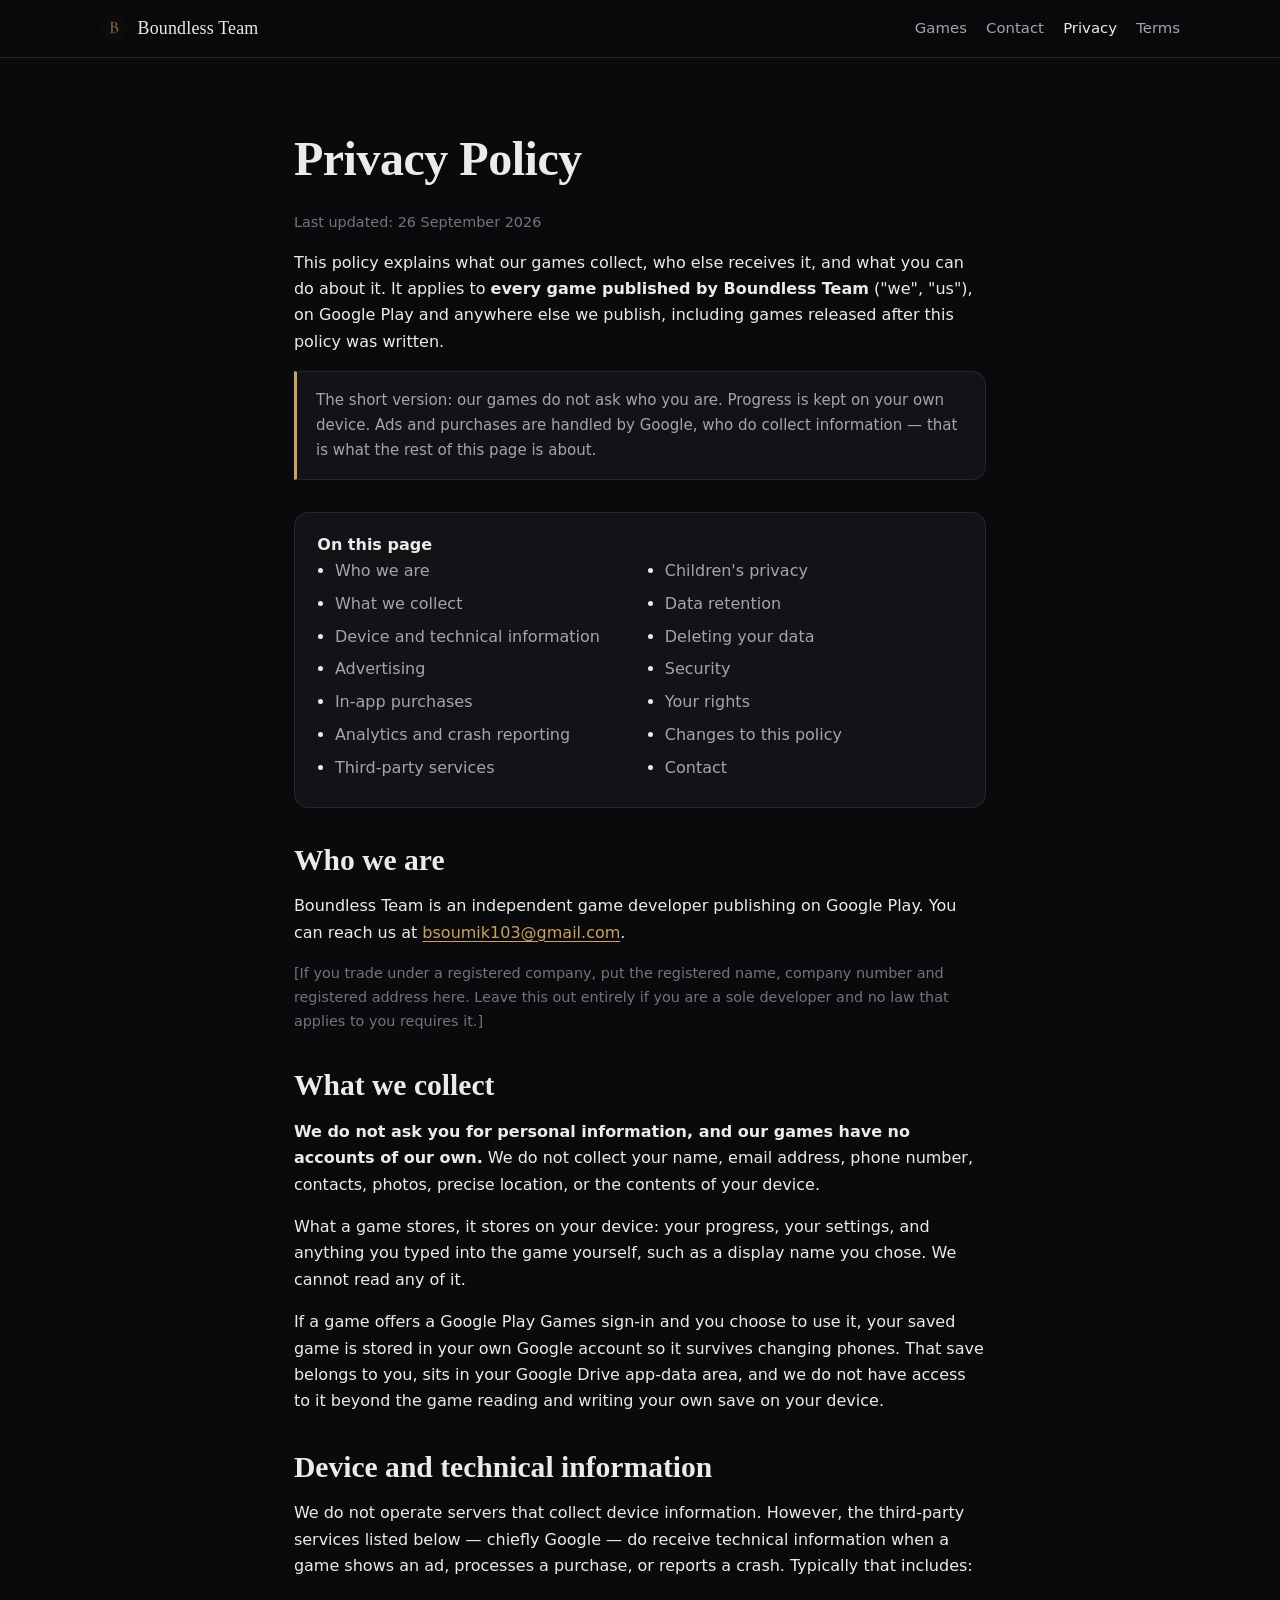
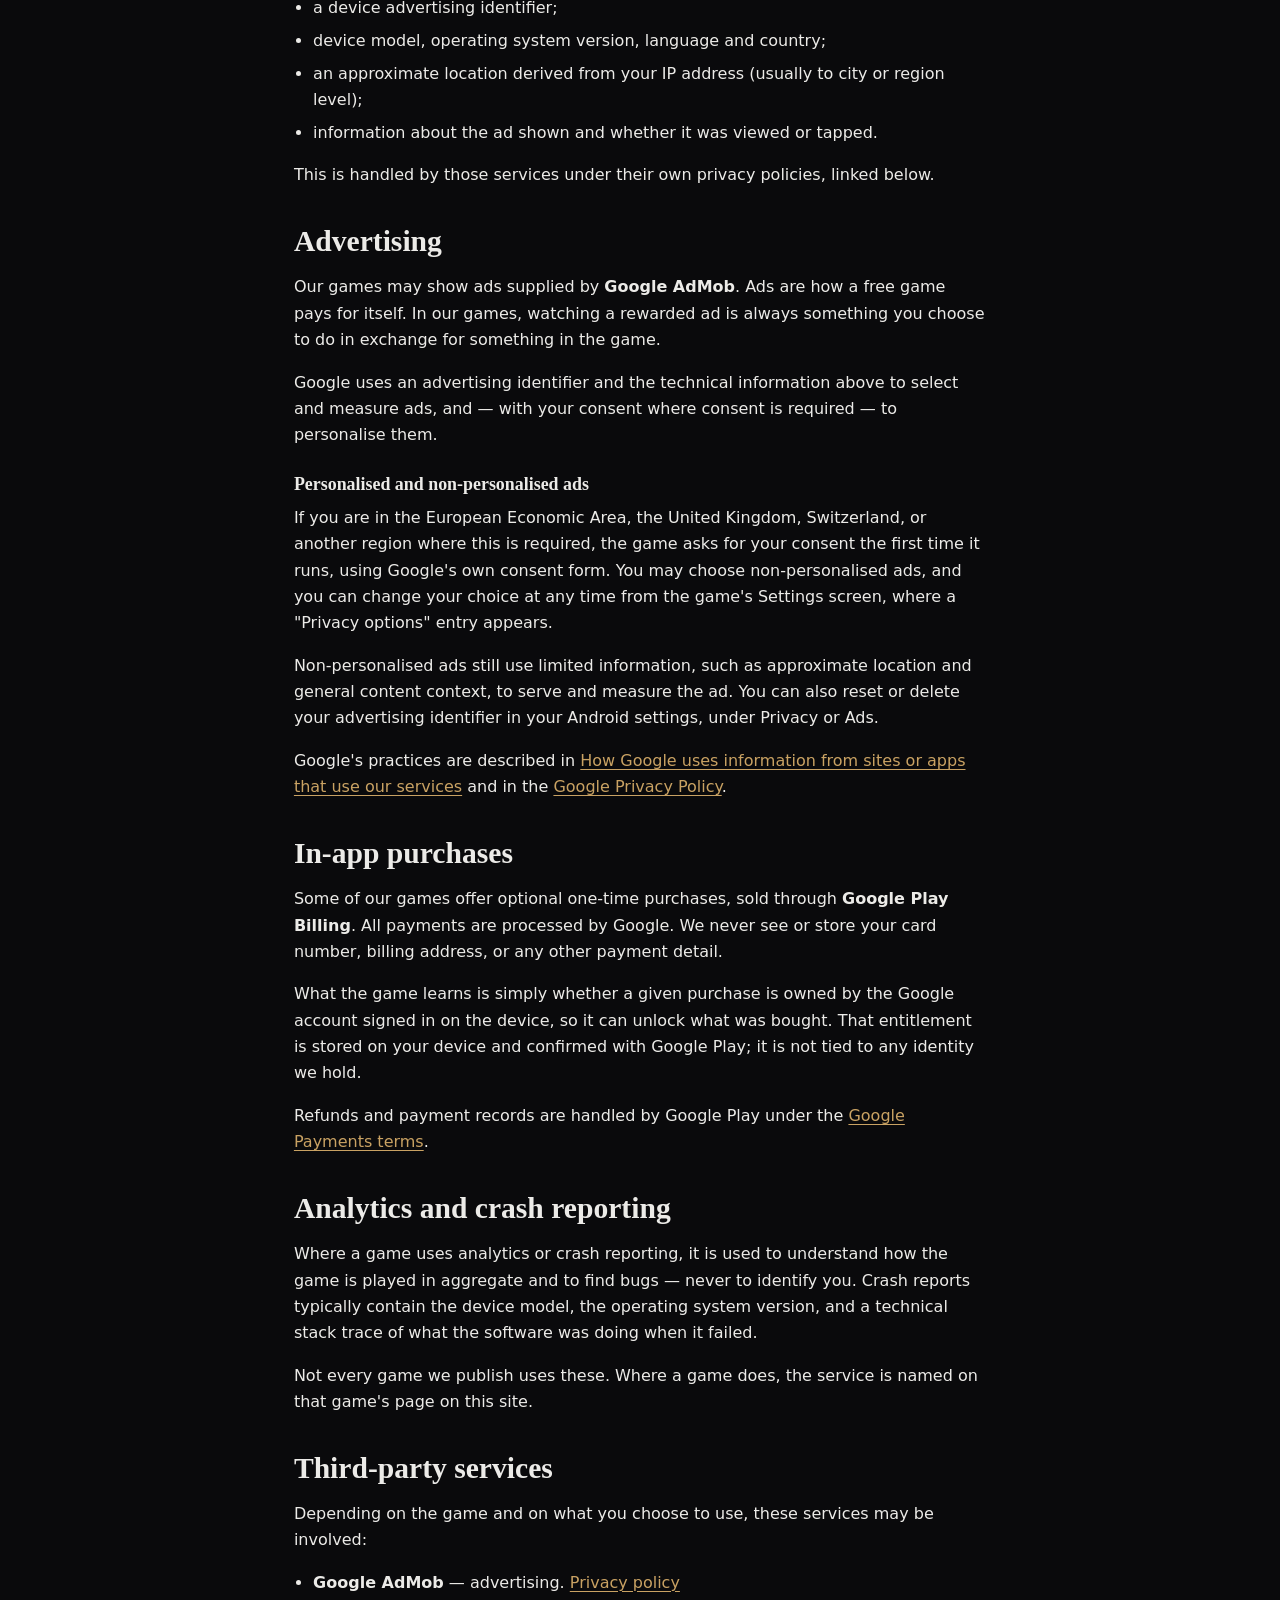
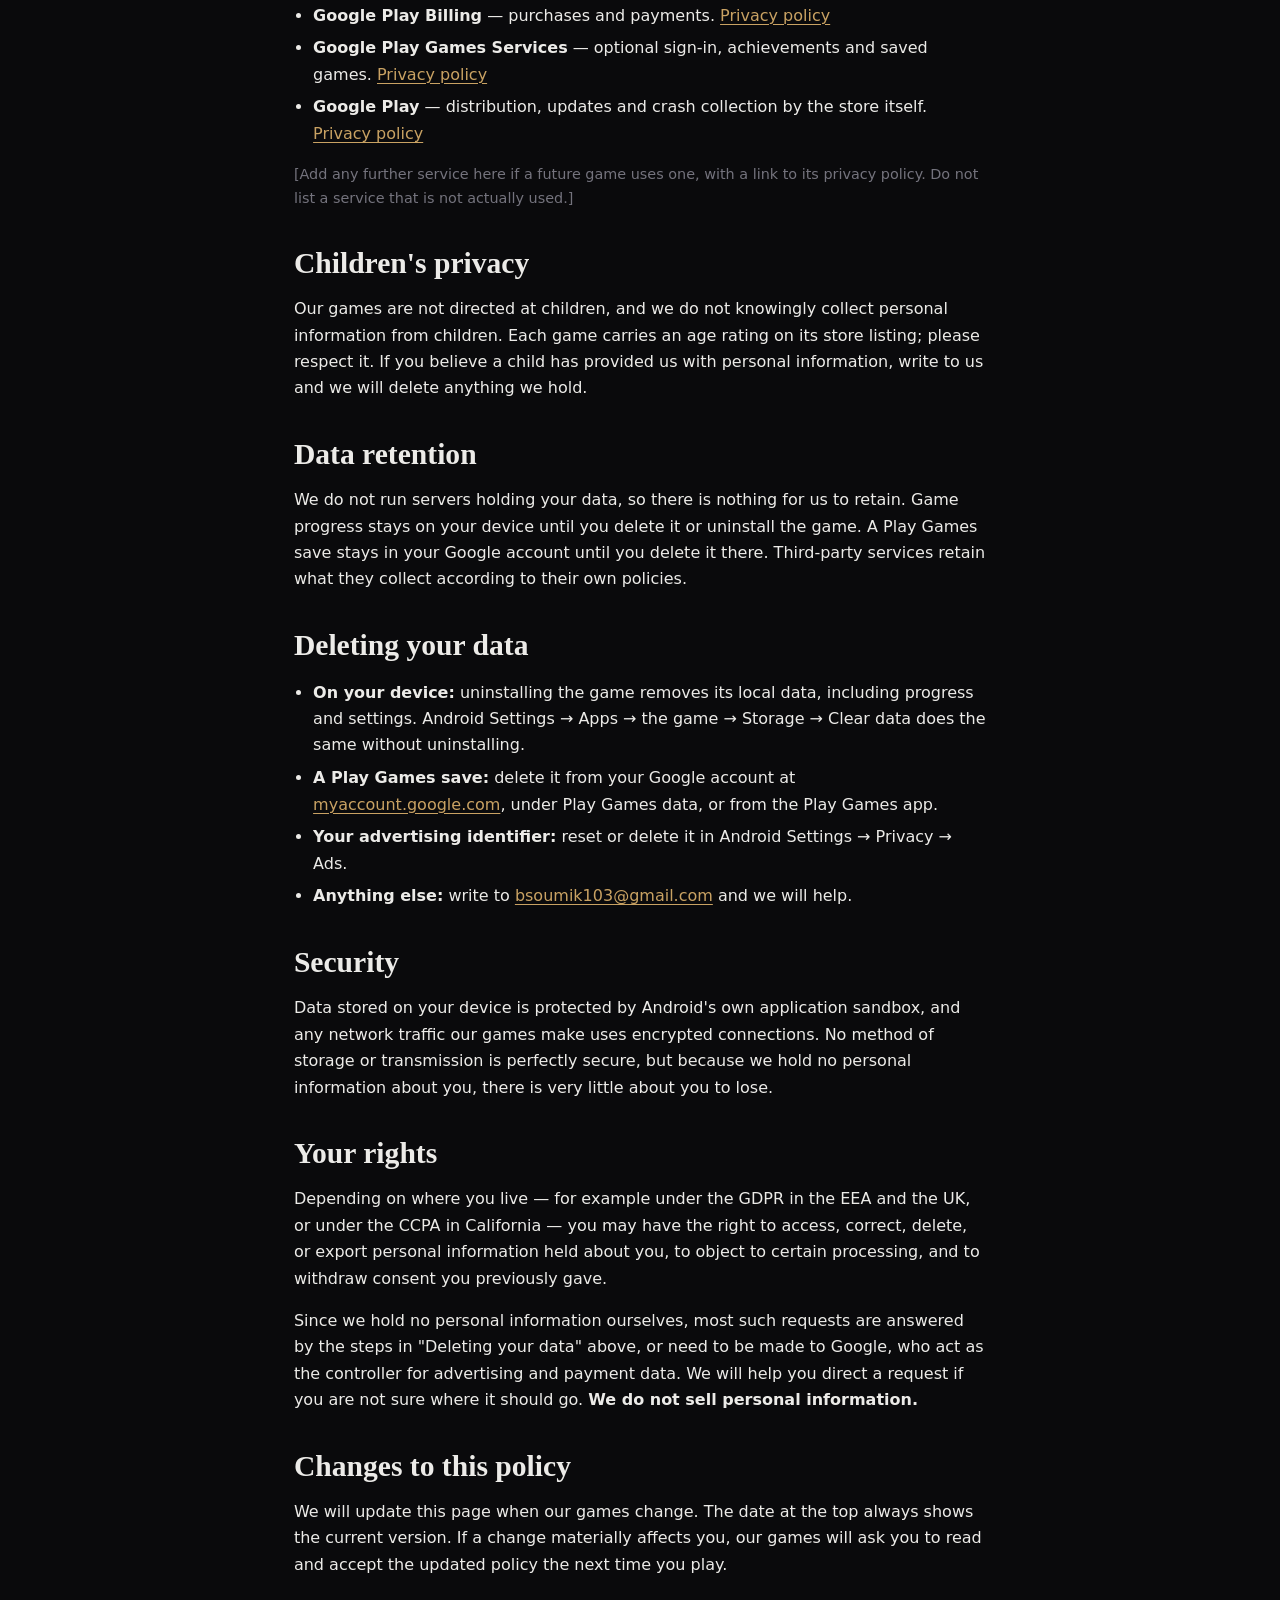
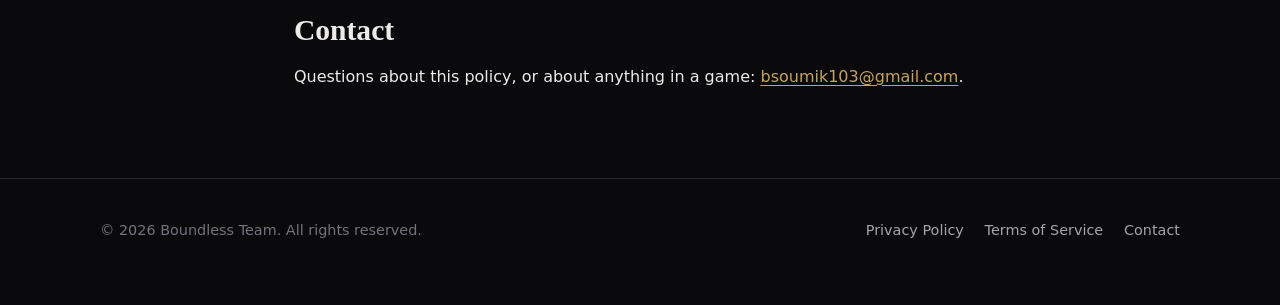
==== privacy-policy/index.html @ 1933ebba "Developer website for games.boundlessfiction.com Static site for the studio and its games: landing p" ====
<!DOCTYPE html>
<html lang="en">
<head>
<meta charset="utf-8">
<meta name="viewport" content="width=device-width, initial-scale=1">
<title>Privacy Policy — Boundless Team</title>
<meta name="description" content="The privacy policy covering all games published by Boundless Team: what is collected, by whom, and how to have it deleted.">
<link rel="canonical" href="https://games.boundlessfiction.com/privacy-policy/">
<meta property="og:type" content="article">
<meta property="og:site_name" content="Boundless Team">
<meta property="og:title" content="Privacy Policy — Boundless Team">
<meta property="og:description" content="The privacy policy covering all games published by Boundless Team.">
<meta property="og:url" content="https://games.boundlessfiction.com/privacy-policy/">
<meta property="og:image" content="https://games.boundlessfiction.com/assets/img/site/og.jpg">
<link rel="icon" href="/favicon.ico" sizes="any">
<link rel="apple-touch-icon" href="/assets/img/site/apple-touch-icon.png">
<link rel="stylesheet" href="/assets/css/site.css">
</head>
<body>
<a class="skip" href="#main">Skip to content</a>

<header class="site-head">
  <div class="wrap">
    <a class="brand" href="/">
      <img src="/assets/img/site/icon-512.png" alt="" width="28" height="28">
      Boundless Team
    </a>
    <nav class="site-nav" aria-label="Main">
      <a href="/#games">Games</a>
      <a href="/#contact">Contact</a>
      <a href="/privacy-policy/" aria-current="page">Privacy</a>
      <a href="/terms/">Terms</a>
    </nav>
  </div>
</header>

<main id="main" class="section">
  <div class="wrap doc">

    <h1>Privacy Policy</h1>
    <p class="updated">Last updated: 26 September 2026</p>

    <p>
      This policy explains what our games collect, who else receives it, and what you can do
      about it. It applies to <strong>every game published by Boundless Team</strong>
      ("we", "us"), on Google Play and anywhere else we publish, including games released
      after this policy was written.
    </p>

    <div class="note">
      <p style="margin:0">
        The short version: our games do not ask who you are. Progress is kept on your own
        device. Ads and purchases are handled by Google, who do collect information — that is
        what the rest of this page is about.
      </p>
    </div>

    <div class="toc" style="margin:2rem 0">
      <strong>On this page</strong>
      <ul>
        <li><a href="#who">Who we are</a></li>
        <li><a href="#collect">What we collect</a></li>
        <li><a href="#device">Device and technical information</a></li>
        <li><a href="#ads">Advertising</a></li>
        <li><a href="#purchases">In-app purchases</a></li>
        <li><a href="#analytics">Analytics and crash reporting</a></li>
        <li><a href="#third-party">Third-party services</a></li>
        <li><a href="#children">Children's privacy</a></li>
        <li><a href="#retention">Data retention</a></li>
        <li><a href="#deletion">Deleting your data</a></li>
        <li><a href="#security">Security</a></li>
        <li><a href="#rights">Your rights</a></li>
        <li><a href="#changes">Changes to this policy</a></li>
        <li><a href="#contact">Contact</a></li>
      </ul>
    </div>

    <h2 id="who">Who we are</h2>
    <p>
      Boundless Team is an independent game developer publishing on Google Play. You can
      reach us at <a href="mailto:bsoumik103@gmail.com">bsoumik103@gmail.com</a>.
    </p>
    <p class="muted">
      [If you trade under a registered company, put the registered name, company number and
      registered address here. Leave this out entirely if you are a sole developer and no law
      that applies to you requires it.]
    </p>

    <h2 id="collect">What we collect</h2>
    <p>
      <strong>We do not ask you for personal information, and our games have no accounts of
      our own.</strong> We do not collect your name, email address, phone number, contacts,
      photos, precise location, or the contents of your device.
    </p>
    <p>
      What a game stores, it stores on your device: your progress, your settings, and anything
      you typed into the game yourself, such as a display name you chose. We cannot read any
      of it.
    </p>
    <p>
      If a game offers a Google Play Games sign-in and you choose to use it, your saved game is
      stored in your own Google account so it survives changing phones. That save belongs to
      you, sits in your Google Drive app-data area, and we do not have access to it beyond the
      game reading and writing your own save on your device.
    </p>

    <h2 id="device">Device and technical information</h2>
    <p>
      We do not operate servers that collect device information. However, the third-party
      services listed below — chiefly Google — do receive technical information when a game
      shows an ad, processes a purchase, or reports a crash. Typically that includes:
    </p>
    <ul>
      <li>a device advertising identifier;</li>
      <li>device model, operating system version, language and country;</li>
      <li>an approximate location derived from your IP address (usually to city or region level);</li>
      <li>information about the ad shown and whether it was viewed or tapped.</li>
    </ul>
    <p>
      This is handled by those services under their own privacy policies, linked below.
    </p>

    <h2 id="ads">Advertising</h2>
    <p>
      Our games may show ads supplied by <strong>Google AdMob</strong>. Ads are how a free game
      pays for itself. In our games, watching a rewarded ad is always something you choose to
      do in exchange for something in the game.
    </p>
    <p>
      Google uses an advertising identifier and the technical information above to select and
      measure ads, and — with your consent where consent is required — to personalise them.
    </p>

    <h3>Personalised and non-personalised ads</h3>
    <p>
      If you are in the European Economic Area, the United Kingdom, Switzerland, or another
      region where this is required, the game asks for your consent the first time it runs,
      using Google's own consent form. You may choose non-personalised ads, and you can change
      your choice at any time from the game's Settings screen, where a "Privacy options" entry
      appears.
    </p>
    <p>
      Non-personalised ads still use limited information, such as approximate location and
      general content context, to serve and measure the ad. You can also reset or delete your
      advertising identifier in your Android settings, under Privacy or Ads.
    </p>
    <p>
      Google's practices are described in
      <a href="https://policies.google.com/technologies/partner-sites" rel="noopener">How Google
      uses information from sites or apps that use our services</a> and in the
      <a href="https://policies.google.com/privacy" rel="noopener">Google Privacy Policy</a>.
    </p>

    <h2 id="purchases">In-app purchases</h2>
    <p>
      Some of our games offer optional one-time purchases, sold through
      <strong>Google Play Billing</strong>. All payments are processed by Google. We never see
      or store your card number, billing address, or any other payment detail.
    </p>
    <p>
      What the game learns is simply whether a given purchase is owned by the Google account
      signed in on the device, so it can unlock what was bought. That entitlement is stored on
      your device and confirmed with Google Play; it is not tied to any identity we hold.
    </p>
    <p>
      Refunds and payment records are handled by Google Play under the
      <a href="https://payments.google.com/termsofservice" rel="noopener">Google Payments terms</a>.
    </p>

    <h2 id="analytics">Analytics and crash reporting</h2>
    <p>
      Where a game uses analytics or crash reporting, it is used to understand how the game is
      played in aggregate and to find bugs — never to identify you. Crash reports typically
      contain the device model, the operating system version, and a technical stack trace of
      what the software was doing when it failed.
    </p>
    <p>
      Not every game we publish uses these. Where a game does, the service is named on that
      game's page on this site.
    </p>

    <h2 id="third-party">Third-party services</h2>
    <p>Depending on the game and on what you choose to use, these services may be involved:</p>
    <ul>
      <li>
        <strong>Google AdMob</strong> — advertising.
        <a href="https://policies.google.com/privacy" rel="noopener">Privacy policy</a>
      </li>
      <li>
        <strong>Google Play Billing</strong> — purchases and payments.
        <a href="https://policies.google.com/privacy" rel="noopener">Privacy policy</a>
      </li>
      <li>
        <strong>Google Play Games Services</strong> — optional sign-in, achievements and saved
        games. <a href="https://policies.google.com/privacy" rel="noopener">Privacy policy</a>
      </li>
      <li>
        <strong>Google Play</strong> — distribution, updates and crash collection by the store
        itself. <a href="https://policies.google.com/privacy" rel="noopener">Privacy policy</a>
      </li>
    </ul>
    <p class="muted">
      [Add any further service here if a future game uses one, with a link to its privacy
      policy. Do not list a service that is not actually used.]
    </p>

    <h2 id="children">Children's privacy</h2>
    <p>
      Our games are not directed at children, and we do not knowingly collect personal
      information from children. Each game carries an age rating on its store listing; please
      respect it. If you believe a child has provided us with personal information, write to us
      and we will delete anything we hold.
    </p>

    <h2 id="retention">Data retention</h2>
    <p>
      We do not run servers holding your data, so there is nothing for us to retain. Game
      progress stays on your device until you delete it or uninstall the game. A Play Games
      save stays in your Google account until you delete it there. Third-party services retain
      what they collect according to their own policies.
    </p>

    <h2 id="deletion">Deleting your data</h2>
    <ul>
      <li>
        <strong>On your device:</strong> uninstalling the game removes its local data,
        including progress and settings. Android Settings &rarr; Apps &rarr; the game &rarr;
        Storage &rarr; Clear data does the same without uninstalling.
      </li>
      <li>
        <strong>A Play Games save:</strong> delete it from your Google account at
        <a href="https://myaccount.google.com/" rel="noopener">myaccount.google.com</a>, under
        Play Games data, or from the Play Games app.
      </li>
      <li>
        <strong>Your advertising identifier:</strong> reset or delete it in Android Settings
        &rarr; Privacy &rarr; Ads.
      </li>
      <li>
        <strong>Anything else:</strong> write to
        <a href="mailto:bsoumik103@gmail.com">bsoumik103@gmail.com</a> and we will help.
      </li>
    </ul>

    <h2 id="security">Security</h2>
    <p>
      Data stored on your device is protected by Android's own application sandbox, and any
      network traffic our games make uses encrypted connections. No method of storage or
      transmission is perfectly secure, but because we hold no personal information about you,
      there is very little about you to lose.
    </p>

    <h2 id="rights">Your rights</h2>
    <p>
      Depending on where you live — for example under the GDPR in the EEA and the UK, or under
      the CCPA in California — you may have the right to access, correct, delete, or export
      personal information held about you, to object to certain processing, and to withdraw
      consent you previously gave.
    </p>
    <p>
      Since we hold no personal information ourselves, most such requests are answered by the
      steps in "Deleting your data" above, or need to be made to Google, who act as the
      controller for advertising and payment data. We will help you direct a request if you are
      not sure where it should go. <strong>We do not sell personal information.</strong>
    </p>

    <h2 id="changes">Changes to this policy</h2>
    <p>
      We will update this page when our games change. The date at the top always shows the
      current version. If a change materially affects you, our games will ask you to read and
      accept the updated policy the next time you play.
    </p>

    <h2 id="contact">Contact</h2>
    <p>
      Questions about this policy, or about anything in a game:
      <a href="mailto:bsoumik103@gmail.com">bsoumik103@gmail.com</a>.
    </p>

  </div>
</main>

<footer class="site-foot">
  <div class="wrap">
    <p>&copy; <span id="year">2026</span> Boundless Team. All rights reserved.</p>
    <nav aria-label="Legal">
      <a href="/privacy-policy/">Privacy Policy</a>
      <a href="/terms/">Terms of Service</a>
      <a href="mailto:bsoumik103@gmail.com">Contact</a>
    </nav>
  </div>
</footer>

<script>document.getElementById('year').textContent = new Date().getFullYear();</script>
</body>
</html>
---- assets/css/site.css ----
/* Boundless Team — one stylesheet for the whole site.
   Every page links this file and nothing else. No frameworks, no webfonts: the fastest
   stylesheet is the one the browser already has cached from the last page. */

:root {
  --bg: #0a0a0c;
  --surface: #131317;
  --surface-2: #191920;
  --stroke: #26262e;
  --text: #ecebe8;
  --text-dim: #a5a4ad;
  --text-mute: #74737d;
  --gold: #c9a263;
  --gold-soft: rgba(201, 162, 99, 0.14);
  --radius: 14px;
  --measure: 68ch;
  --page: 1080px;
  --sans: system-ui, -apple-system, "Segoe UI", Roboto, "Helvetica Neue", Arial, sans-serif;
  --serif: "Iowan Old Style", "Palatino Linotype", Palatino, Georgia, "Times New Roman", serif;
}

*, *::before, *::after { box-sizing: border-box; }

html { -webkit-text-size-adjust: 100%; }

body {
  margin: 0;
  background: var(--bg);
  color: var(--text);
  font-family: var(--sans);
  font-size: 16px;
  line-height: 1.65;
  -webkit-font-smoothing: antialiased;
}

/* ---- Base elements ---------------------------------------------------- */

h1, h2, h3 { font-family: var(--serif); font-weight: 600; line-height: 1.2; margin: 0 0 0.5em; }
h1 { font-size: clamp(2rem, 5.2vw, 3rem); letter-spacing: -0.01em; }
h2 { font-size: clamp(1.4rem, 3.4vw, 1.85rem); }
h3 { font-size: 1.12rem; }
p { margin: 0 0 1em; }
ul { padding-left: 1.2em; }
li { margin-bottom: 0.4em; }

a { color: var(--gold); text-decoration-thickness: 1px; text-underline-offset: 3px; }
a:hover { color: #e0bd85; }

:focus-visible { outline: 2px solid var(--gold); outline-offset: 3px; border-radius: 4px; }

img { max-width: 100%; height: auto; display: block; }

code {
  font-family: ui-monospace, SFMono-Regular, Menlo, Consolas, monospace;
  font-size: 0.9em;
  background: var(--surface-2);
  border: 1px solid var(--stroke);
  border-radius: 5px;
  padding: 0.1em 0.4em;
  overflow-wrap: anywhere;
}

/* ---- Layout ------------------------------------------------------------ */

.wrap { width: min(100% - 2.5rem, var(--page)); margin-inline: auto; }

/* Keeps lines short without narrowing the container: a section written as
   <div class="wrap prose"> stays aligned with every other section, and it is the text
   inside it that is held to a readable measure. */
.prose > * { max-width: var(--measure); }
.section { padding: clamp(2.5rem, 7vw, 4.5rem) 0; }
.section + .section { border-top: 1px solid var(--stroke); }

.skip {
  position: absolute;
  left: -9999px;
  background: var(--surface);
  color: var(--text);
  padding: 0.7em 1.1em;
  border-radius: 0 0 var(--radius) 0;
  z-index: 10;
}
.skip:focus { left: 0; top: 0; }

/* ---- Header / footer --------------------------------------------------- */

.site-head {
  border-bottom: 1px solid var(--stroke);
  background: rgba(10, 10, 12, 0.92);
  position: sticky;
  top: 0;
  z-index: 5;
  backdrop-filter: blur(8px);
}
.site-head .wrap {
  display: flex;
  flex-wrap: wrap;
  gap: 0.6rem 1.4rem;
  align-items: center;
  padding-block: 0.85rem;
}
.brand {
  display: inline-flex;
  align-items: center;
  gap: 0.6rem;
  font-family: var(--serif);
  font-size: 1.12rem;
  color: var(--text);
  text-decoration: none;
  letter-spacing: 0.01em;
}
.brand img { width: 28px; height: 28px; border-radius: 50%; }
.site-nav { margin-left: auto; display: flex; gap: 1.2rem; flex-wrap: wrap; }
.site-nav a { color: var(--text-dim); text-decoration: none; font-size: 0.93rem; }
.site-nav a:hover, .site-nav a[aria-current="page"] { color: var(--text); }

.site-foot {
  border-top: 1px solid var(--stroke);
  padding: 2.5rem 0 3rem;
  color: var(--text-mute);
  font-size: 0.9rem;
}
.site-foot .wrap { display: flex; flex-wrap: wrap; gap: 1rem 2rem; align-items: baseline; }
.site-foot nav { display: flex; gap: 1.3rem; flex-wrap: wrap; margin-left: auto; }
.site-foot a { color: var(--text-dim); text-decoration: none; }
.site-foot a:hover { color: var(--text); }

/* ---- Hero -------------------------------------------------------------- */

.hero { padding: clamp(3rem, 9vw, 6rem) 0 clamp(2rem, 6vw, 3.5rem); }
.hero p.lede {
  font-size: clamp(1.05rem, 2.4vw, 1.22rem);
  color: var(--text-dim);
  max-width: 54ch;
}
.eyebrow {
  font-size: 0.76rem;
  letter-spacing: 0.18em;
  text-transform: uppercase;
  color: var(--gold);
  margin-bottom: 1rem;
}

/* ---- Game cards -------------------------------------------------------- */

.cards {
  display: grid;
  grid-template-columns: repeat(auto-fill, minmax(280px, 1fr));
  gap: 1.1rem;
  list-style: none;
  padding: 0;
  margin: 0;
}
.card {
  background: var(--surface);
  border: 1px solid var(--stroke);
  border-radius: var(--radius);
  padding: 1.3rem;
  display: flex;
  gap: 1.1rem;
  align-items: flex-start;
  transition: border-color 0.18s ease, background 0.18s ease;
}
.card:hover { border-color: #3a3a46; background: var(--surface-2); }
.card img { width: 68px; height: 68px; border-radius: 16px; flex: none; }
.card h3 { margin-bottom: 0.25rem; }
.card h3 a { color: var(--text); text-decoration: none; }
.card h3 a::after { content: ""; position: absolute; inset: 0; }
.card p { color: var(--text-dim); font-size: 0.93rem; margin-bottom: 0.7rem; }
.card { position: relative; }
.card .meta { font-size: 0.8rem; color: var(--text-mute); letter-spacing: 0.04em; }

/* A card that is a placeholder for work not yet published. */
.card.soon { border-style: dashed; }
.card.soon img { filter: grayscale(1); opacity: 0.45; }

/* ---- Buttons ----------------------------------------------------------- */

.btn {
  display: inline-flex;
  align-items: center;
  gap: 0.55rem;
  padding: 0.72rem 1.25rem;
  border-radius: 999px;
  border: 1px solid var(--stroke);
  background: var(--surface);
  color: var(--text);
  font-size: 0.95rem;
  font-weight: 500;
  text-decoration: none;
  position: relative;
  z-index: 1;
}
.btn:hover { background: var(--surface-2); color: var(--text); border-color: #3a3a46; }
.btn-primary { background: var(--gold-soft); border-color: rgba(201, 162, 99, 0.5); color: #e7c893; }
.btn-primary:hover { background: rgba(201, 162, 99, 0.2); color: #f0d6a8; }
.btn[aria-disabled="true"] { opacity: 0.5; pointer-events: none; }
.btn-row { display: flex; flex-wrap: wrap; gap: 0.7rem; margin: 1.5rem 0 0; }

/* ---- Game page --------------------------------------------------------- */

.game-head { display: flex; flex-wrap: wrap; gap: 1.6rem; align-items: flex-start; }
.game-head img.icon { width: 112px; height: 112px; border-radius: 26px; flex: none; }
.game-head .intro { flex: 1 1 320px; }

.shots {
  display: grid;
  grid-auto-flow: column;
  grid-auto-columns: minmax(190px, 220px);
  gap: 1rem;
  overflow-x: auto;
  padding-bottom: 0.8rem;
  scroll-snap-type: x mandatory;
  scrollbar-width: thin;
}
.shots img {
  border-radius: 12px;
  border: 1px solid var(--stroke);
  scroll-snap-align: start;
  background: var(--surface);
}

.features { display: grid; grid-template-columns: repeat(auto-fit, minmax(240px, 1fr)); gap: 1.1rem; list-style: none; padding: 0; }
.features li {
  background: var(--surface);
  border: 1px solid var(--stroke);
  border-radius: var(--radius);
  padding: 1.1rem 1.2rem;
  margin: 0;
}
.features strong { display: block; margin-bottom: 0.25rem; }
.features span { color: var(--text-dim); font-size: 0.93rem; }

/* ---- Legal documents --------------------------------------------------- */

.doc { max-width: var(--measure); }
.doc h2 { margin-top: 2.2rem; scroll-margin-top: 5rem; }
.doc h3 { margin-top: 1.6rem; }
.doc .updated { color: var(--text-mute); font-size: 0.9rem; }
.doc .note {
  background: var(--surface);
  border: 1px solid var(--stroke);
  border-left: 3px solid var(--gold);
  border-radius: 0 var(--radius) var(--radius) 0;
  padding: 1rem 1.2rem;
  color: var(--text-dim);
  font-size: 0.94rem;
}
.toc { background: var(--surface); border: 1px solid var(--stroke); border-radius: var(--radius); padding: 1.2rem 1.4rem; }
.toc ul { columns: 2; column-gap: 2rem; margin: 0; padding-left: 1.1em; }
.toc a { color: var(--text-dim); text-decoration: none; }
.toc a:hover { color: var(--gold); }
@media (max-width: 34rem) { .toc ul { columns: 1; } }

/* ---- Bits -------------------------------------------------------------- */

.muted { color: var(--text-mute); font-size: 0.9rem; }
.tag {
  display: inline-block;
  font-size: 0.72rem;
  letter-spacing: 0.12em;
  text-transform: uppercase;
  color: var(--gold);
  border: 1px solid rgba(201, 162, 99, 0.35);
  border-radius: 999px;
  padding: 0.15rem 0.6rem;
}

@media (prefers-reduced-motion: reduce) {
  *, *::before, *::after { animation-duration: 0.01ms !important; transition-duration: 0.01ms !important; }
}
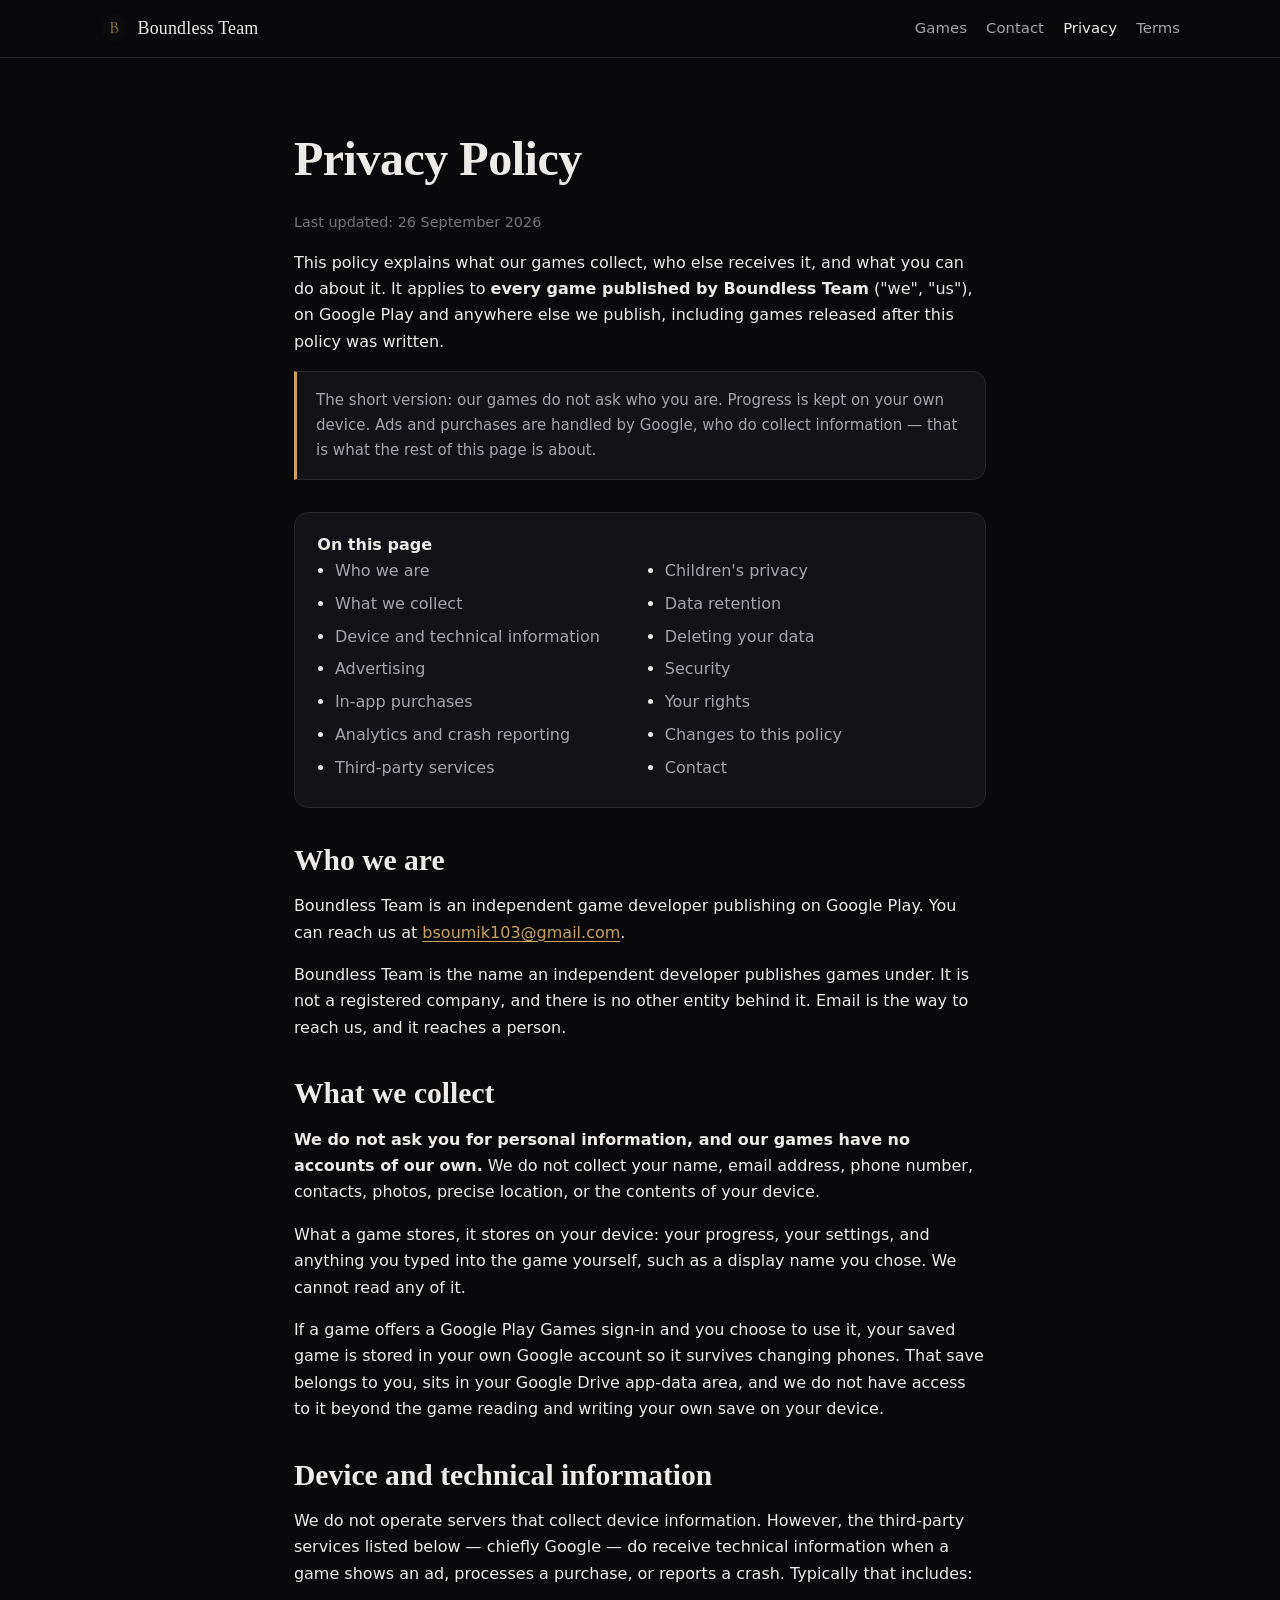
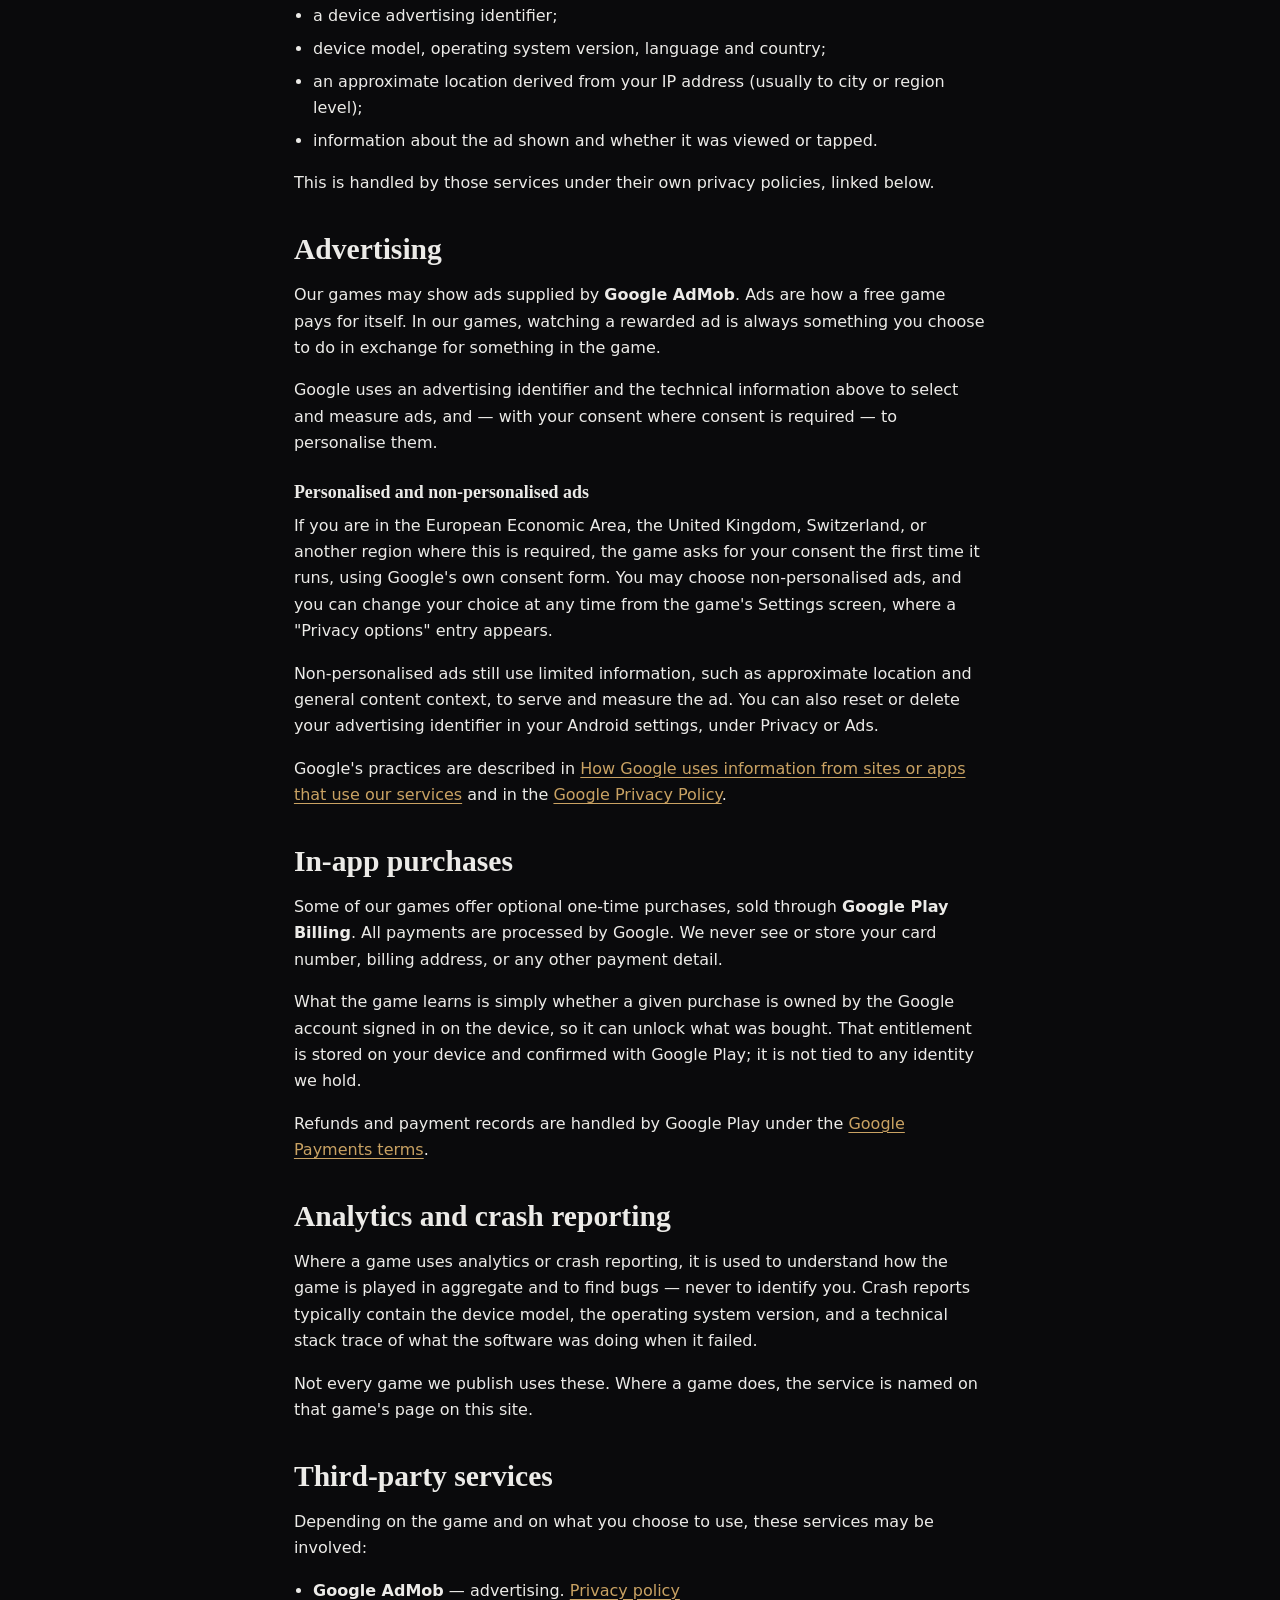
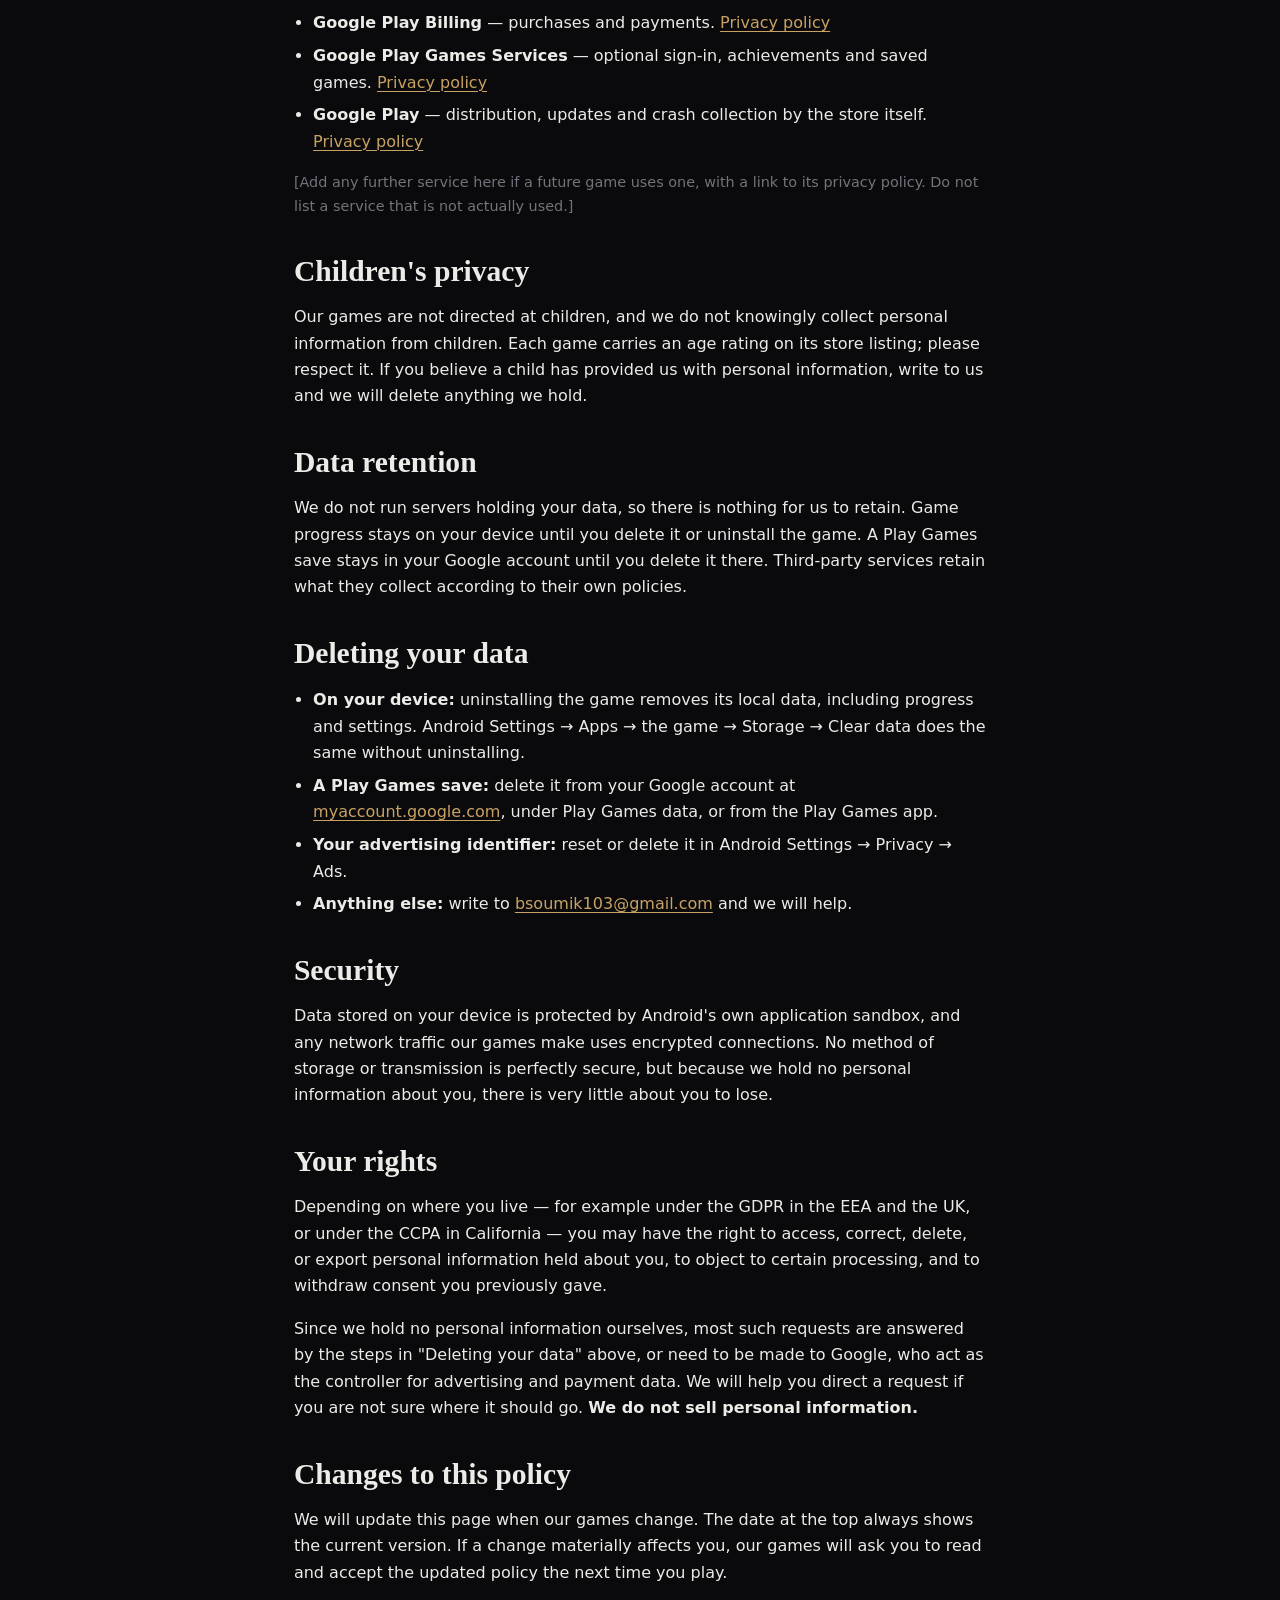
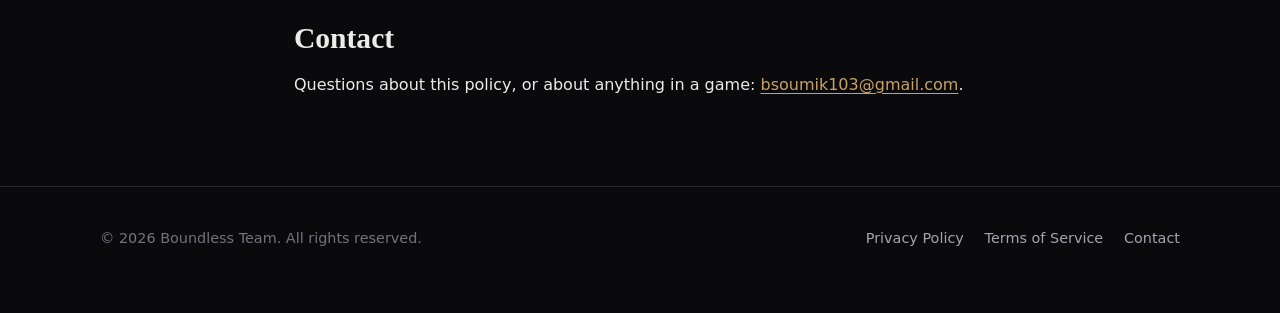
==== commit cdc532d7: "Real AdMob publisher ID, studio identity, governing law app-ads.txt now carries pub-2623266578899875" ====
--- a/privacy-policy/index.html
+++ b/privacy-policy/index.html
@@ -80,10 +80,10 @@
       Boundless Team is an independent game developer publishing on Google Play. You can
       reach us at <a href="mailto:bsoumik103@gmail.com">bsoumik103@gmail.com</a>.
     </p>
-    <p class="muted">
-      [If you trade under a registered company, put the registered name, company number and
-      registered address here. Leave this out entirely if you are a sole developer and no law
-      that applies to you requires it.]
+    <p>
+      Boundless Team is the name an independent developer publishes games under. It is not a
+      registered company, and there is no other entity behind it. Email is the way to reach
+      us, and it reaches a person.
     </p>
 
     <h2 id="collect">What we collect</h2>
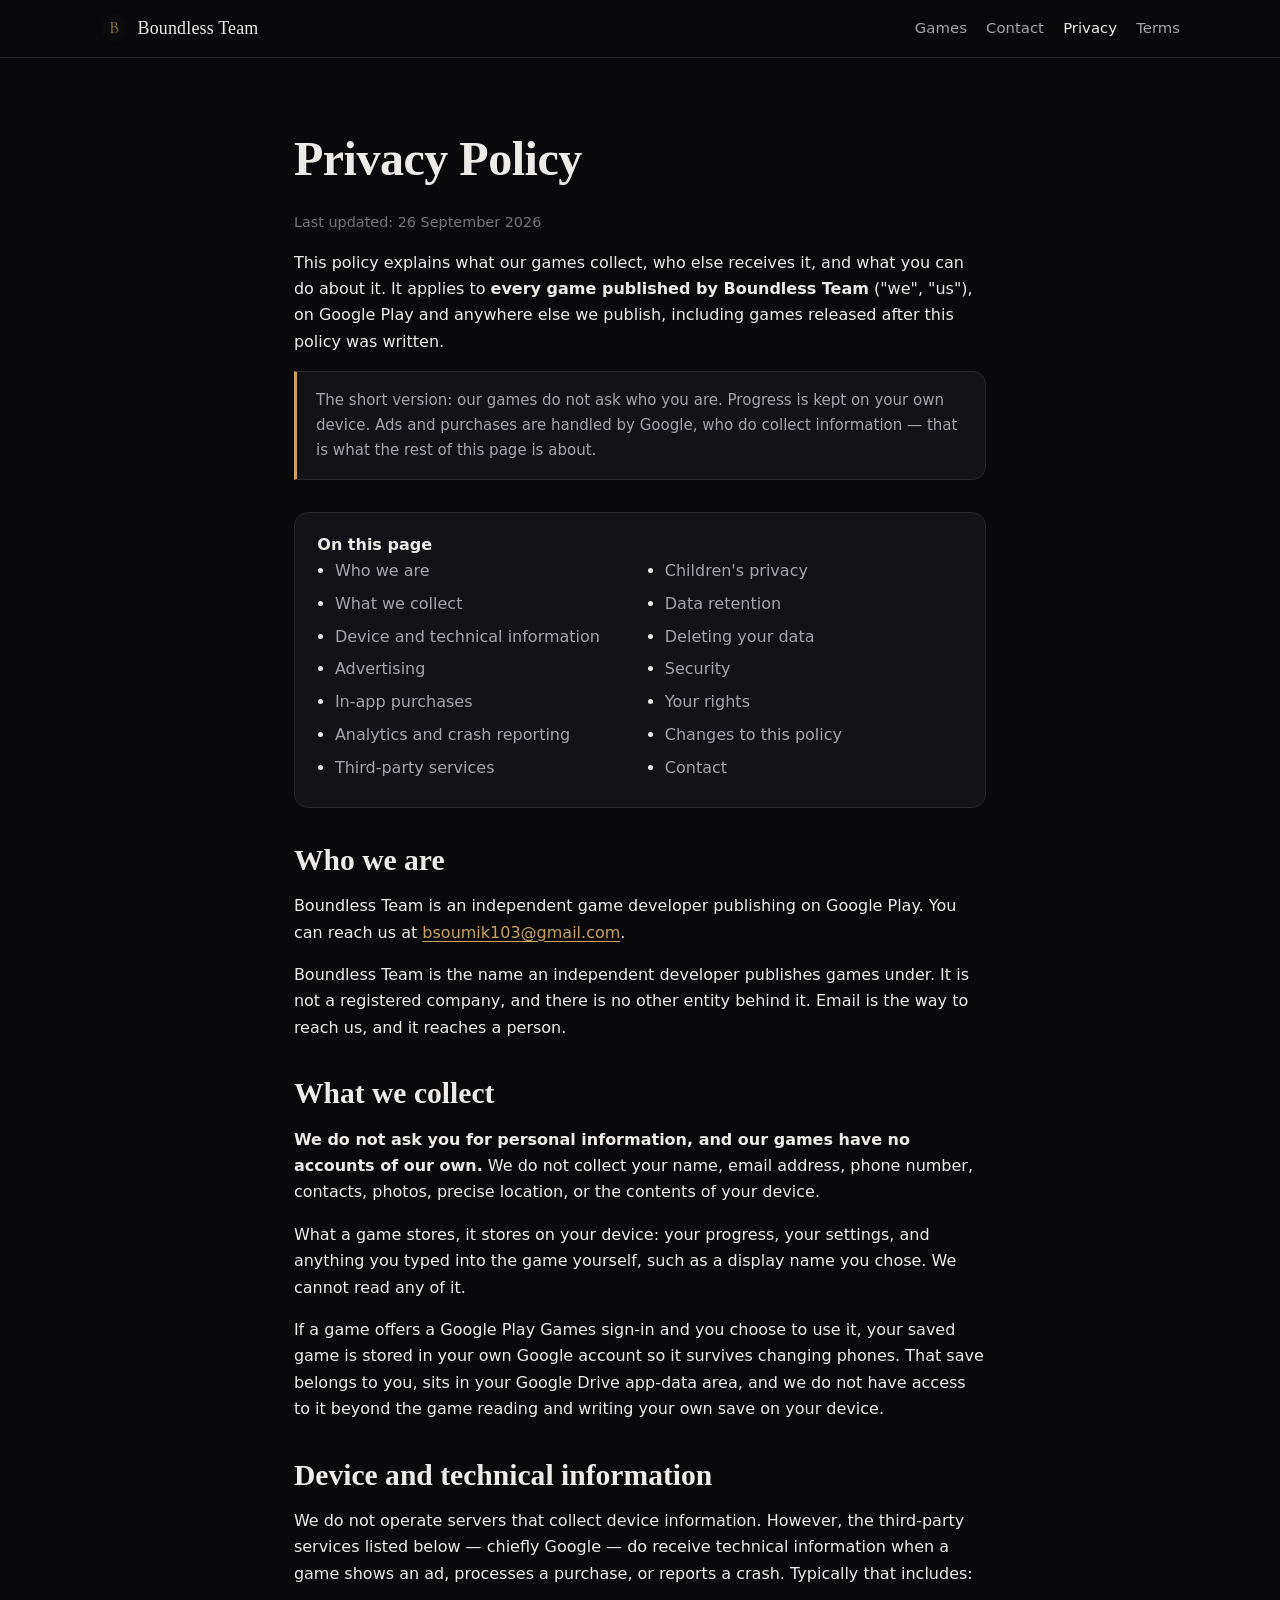
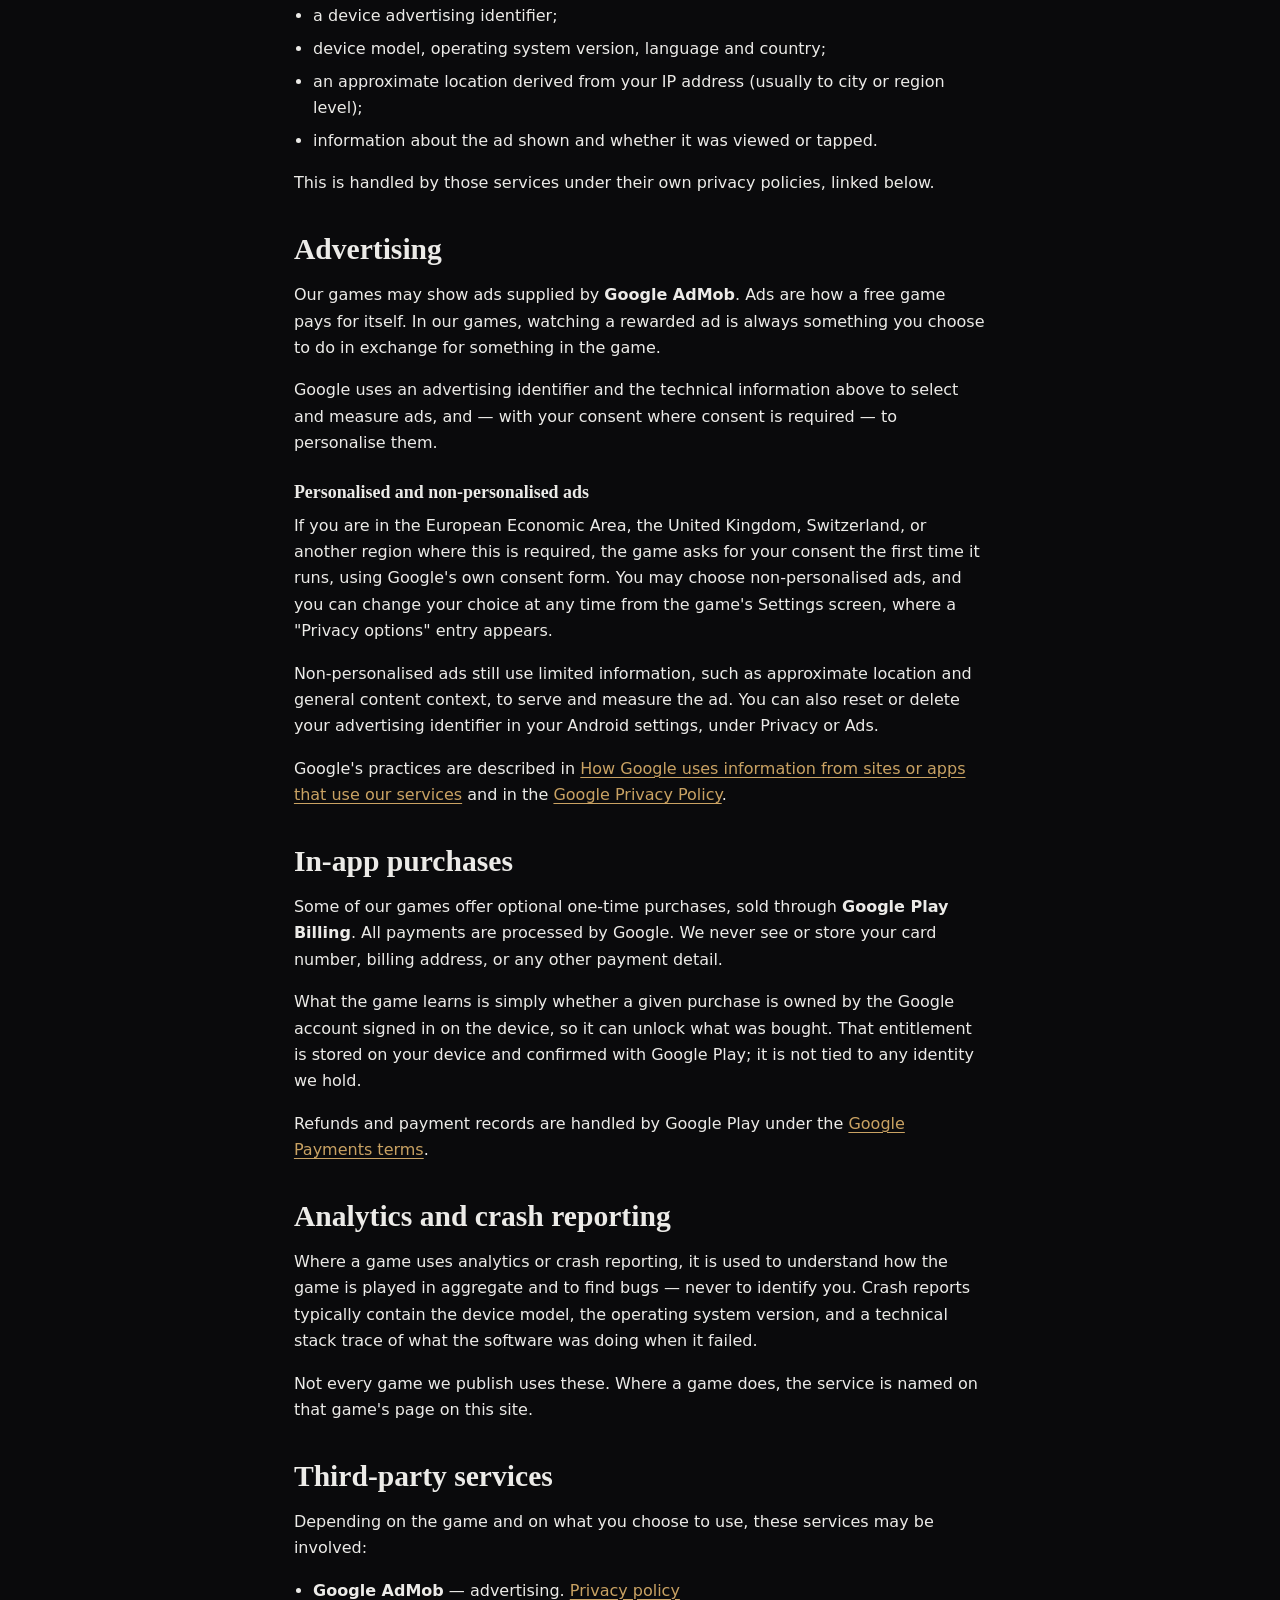
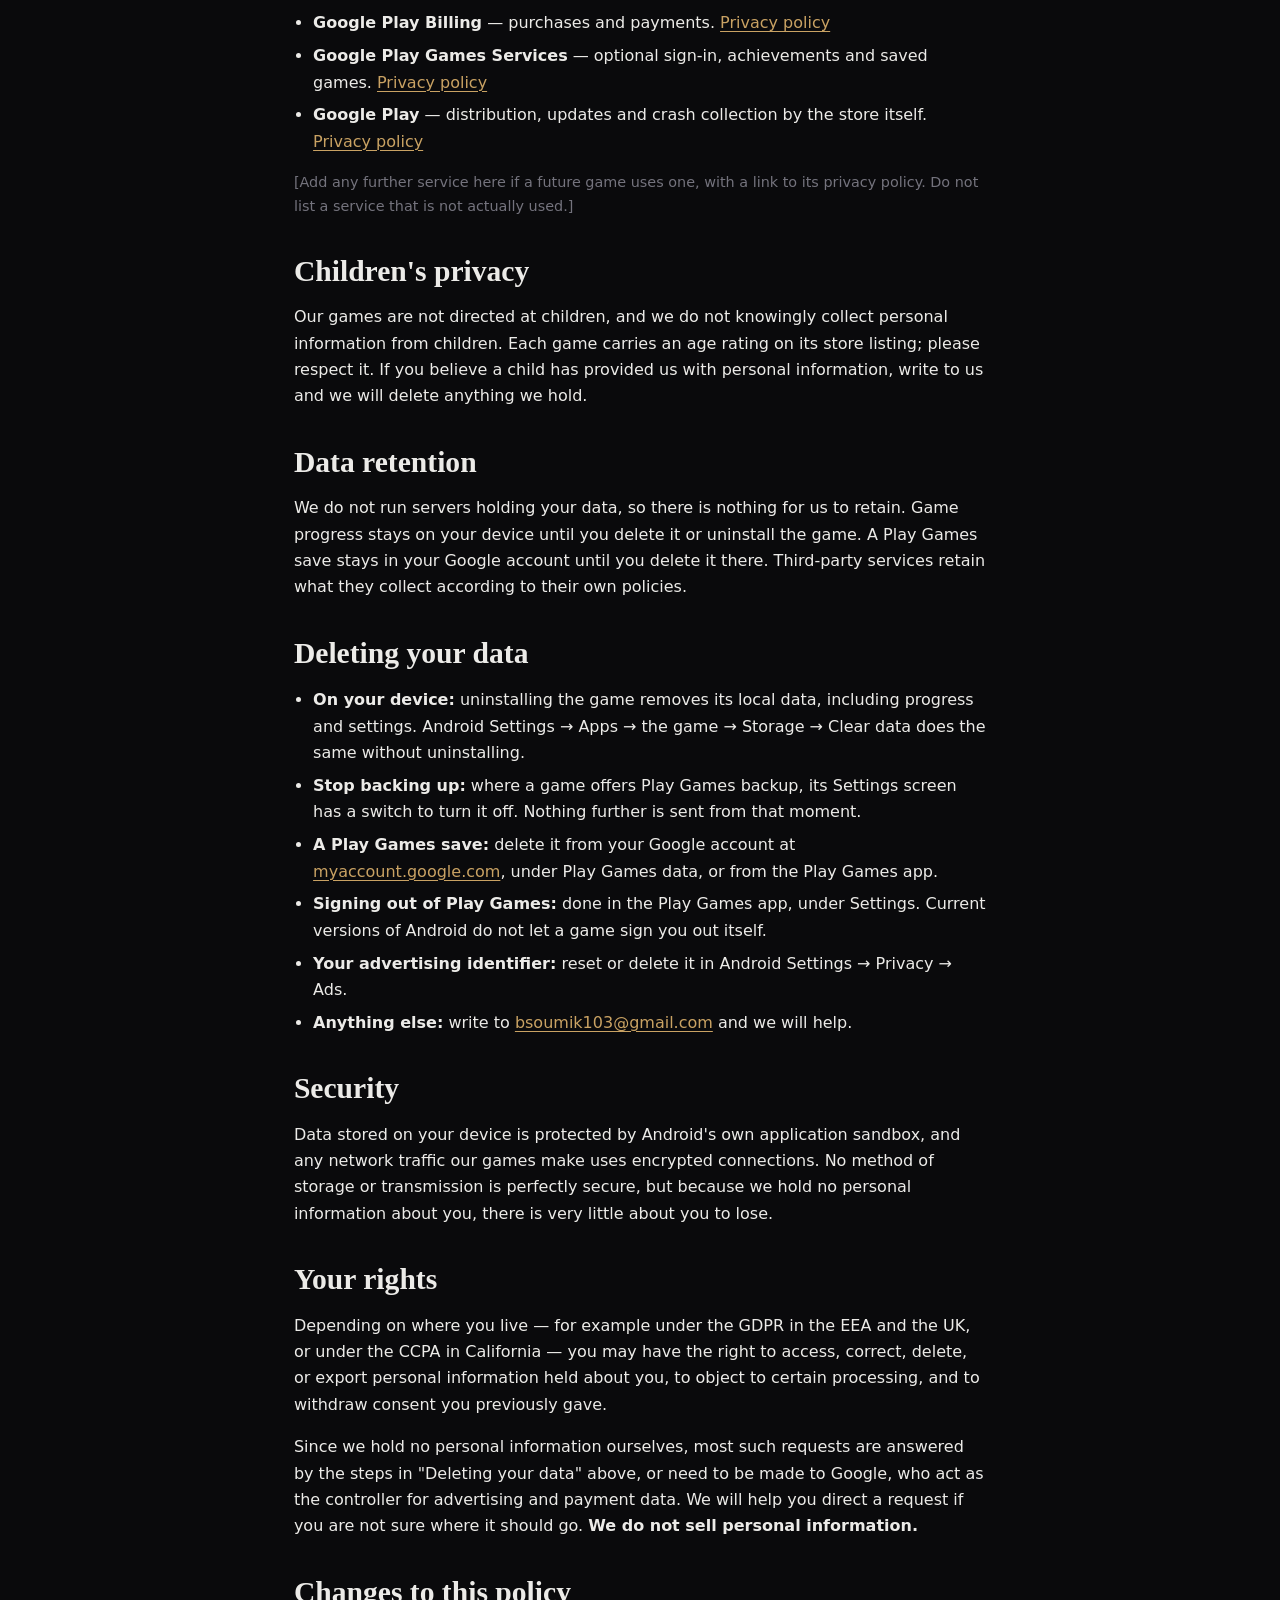
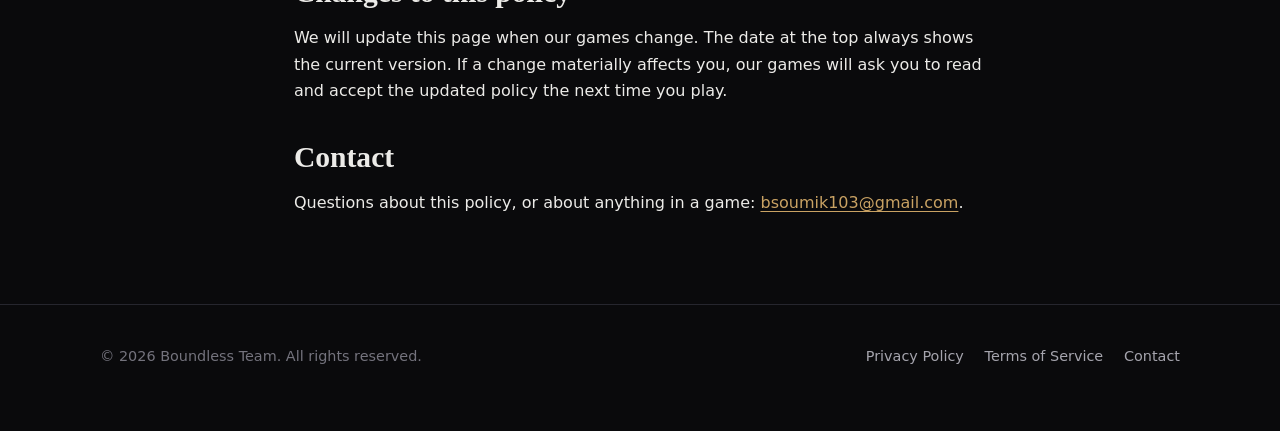
==== commit 05696006: "Privacy policy: how to stop backups and sign out of Play Games Games can now switch Play Games backu" ====
--- a/privacy-policy/index.html
+++ b/privacy-policy/index.html
@@ -228,9 +228,17 @@
         Storage &rarr; Clear data does the same without uninstalling.
       </li>
       <li>
+        <strong>Stop backing up:</strong> where a game offers Play Games backup, its Settings
+        screen has a switch to turn it off. Nothing further is sent from that moment.
+      </li>
+      <li>
         <strong>A Play Games save:</strong> delete it from your Google account at
         <a href="https://myaccount.google.com/" rel="noopener">myaccount.google.com</a>, under
         Play Games data, or from the Play Games app.
+      </li>
+      <li>
+        <strong>Signing out of Play Games:</strong> done in the Play Games app, under
+        Settings. Current versions of Android do not let a game sign you out itself.
       </li>
       <li>
         <strong>Your advertising identifier:</strong> reset or delete it in Android Settings
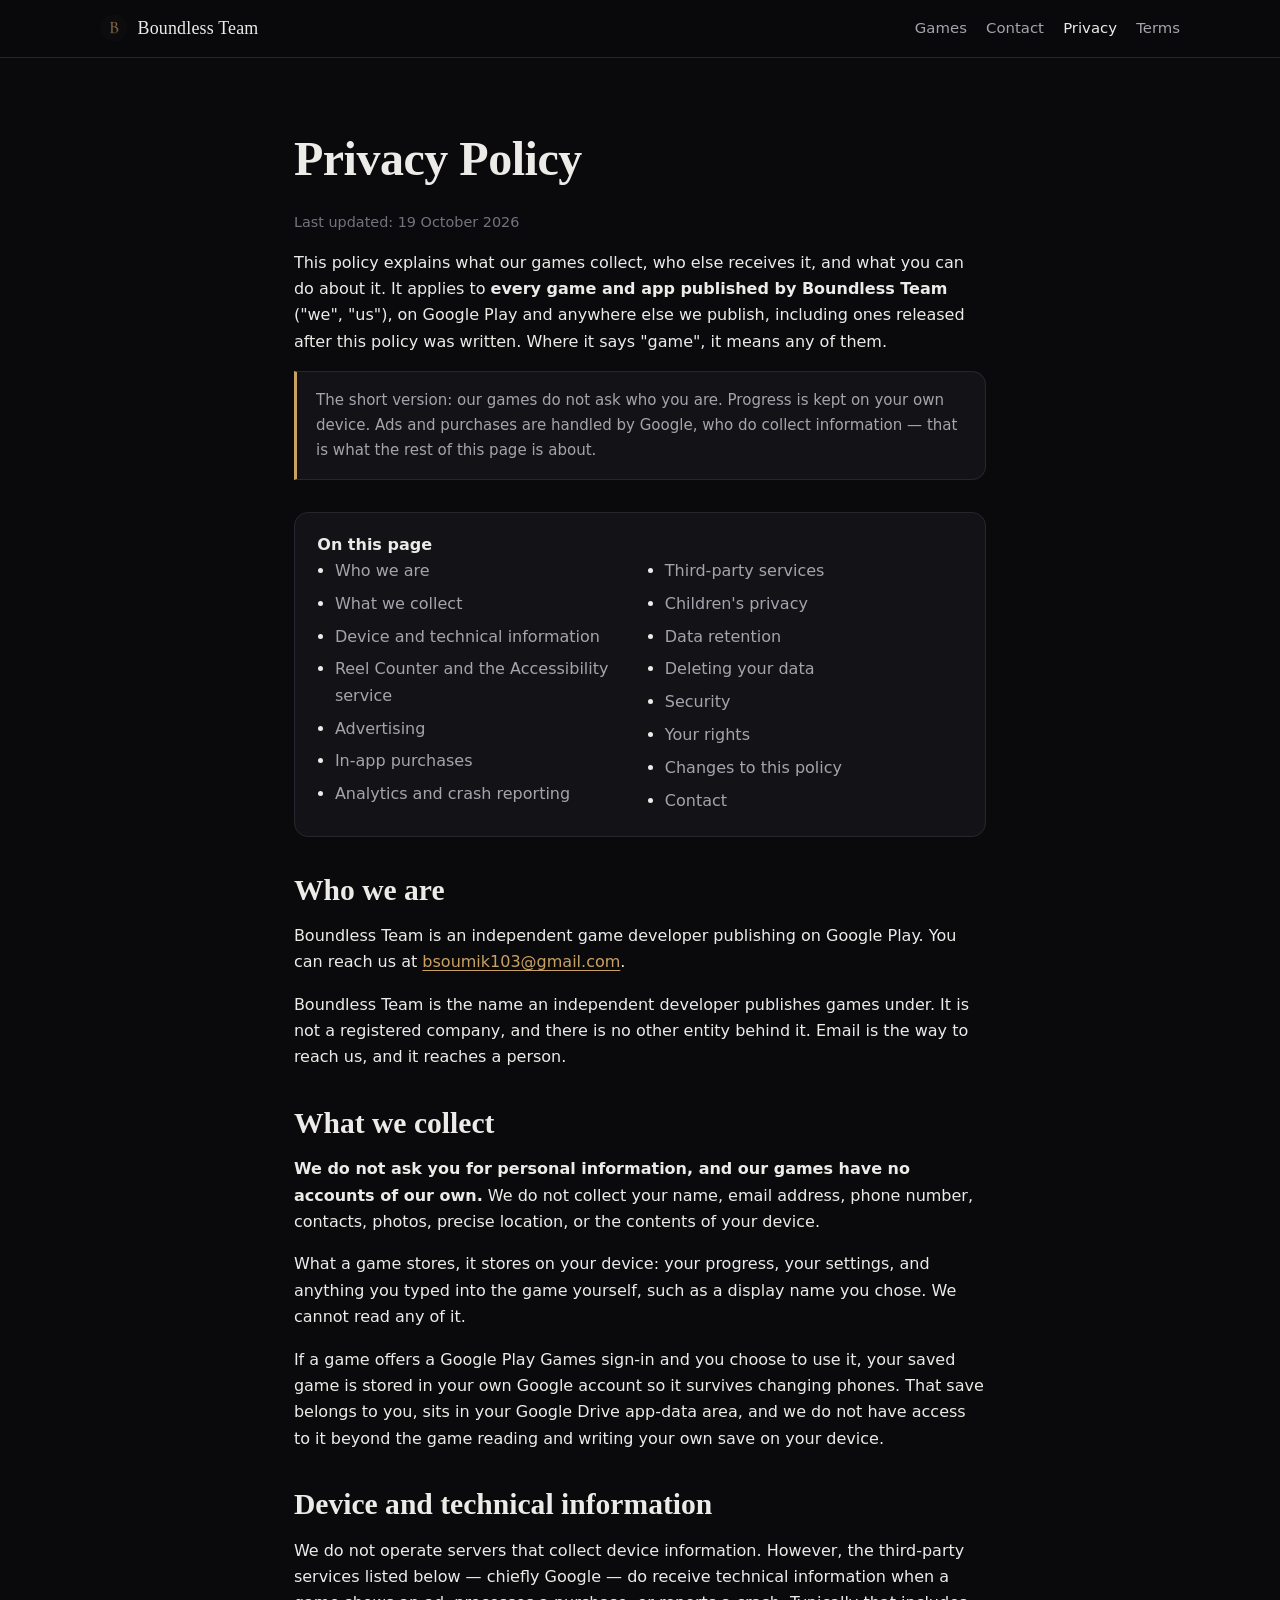
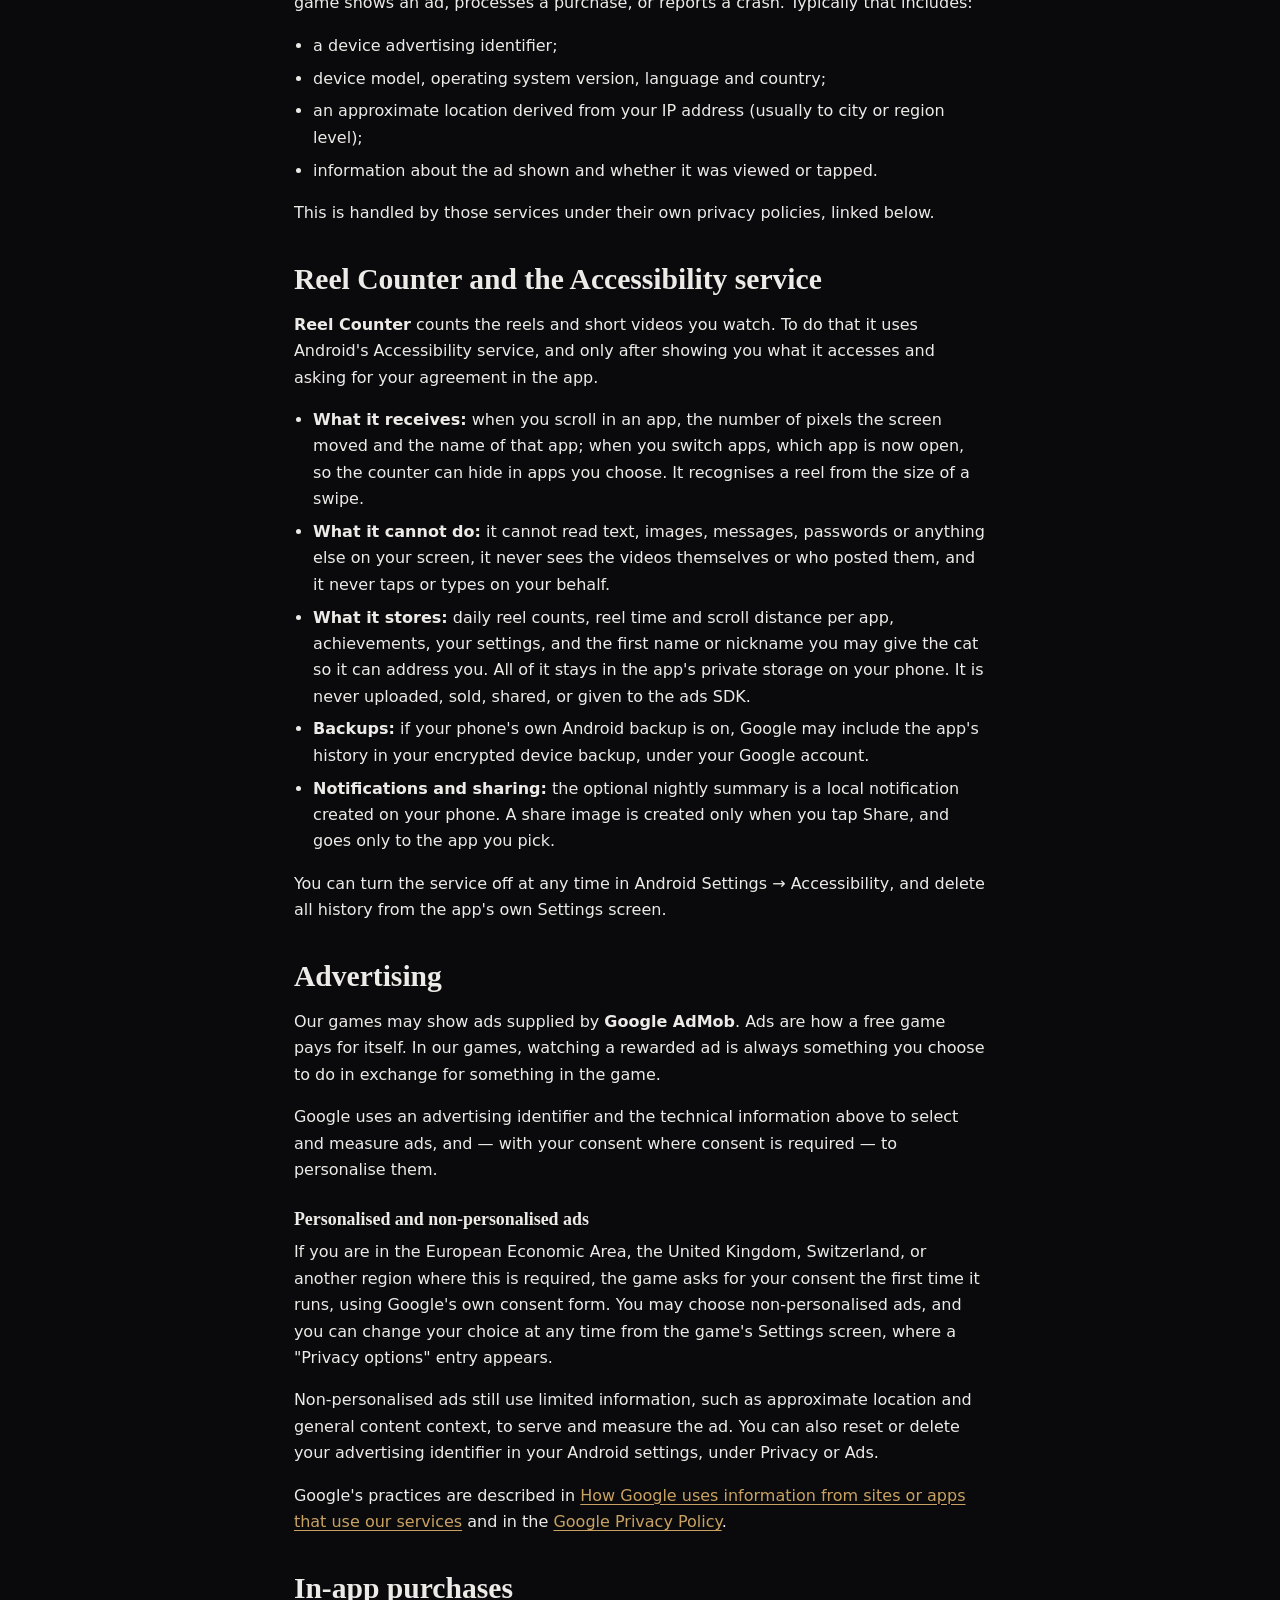
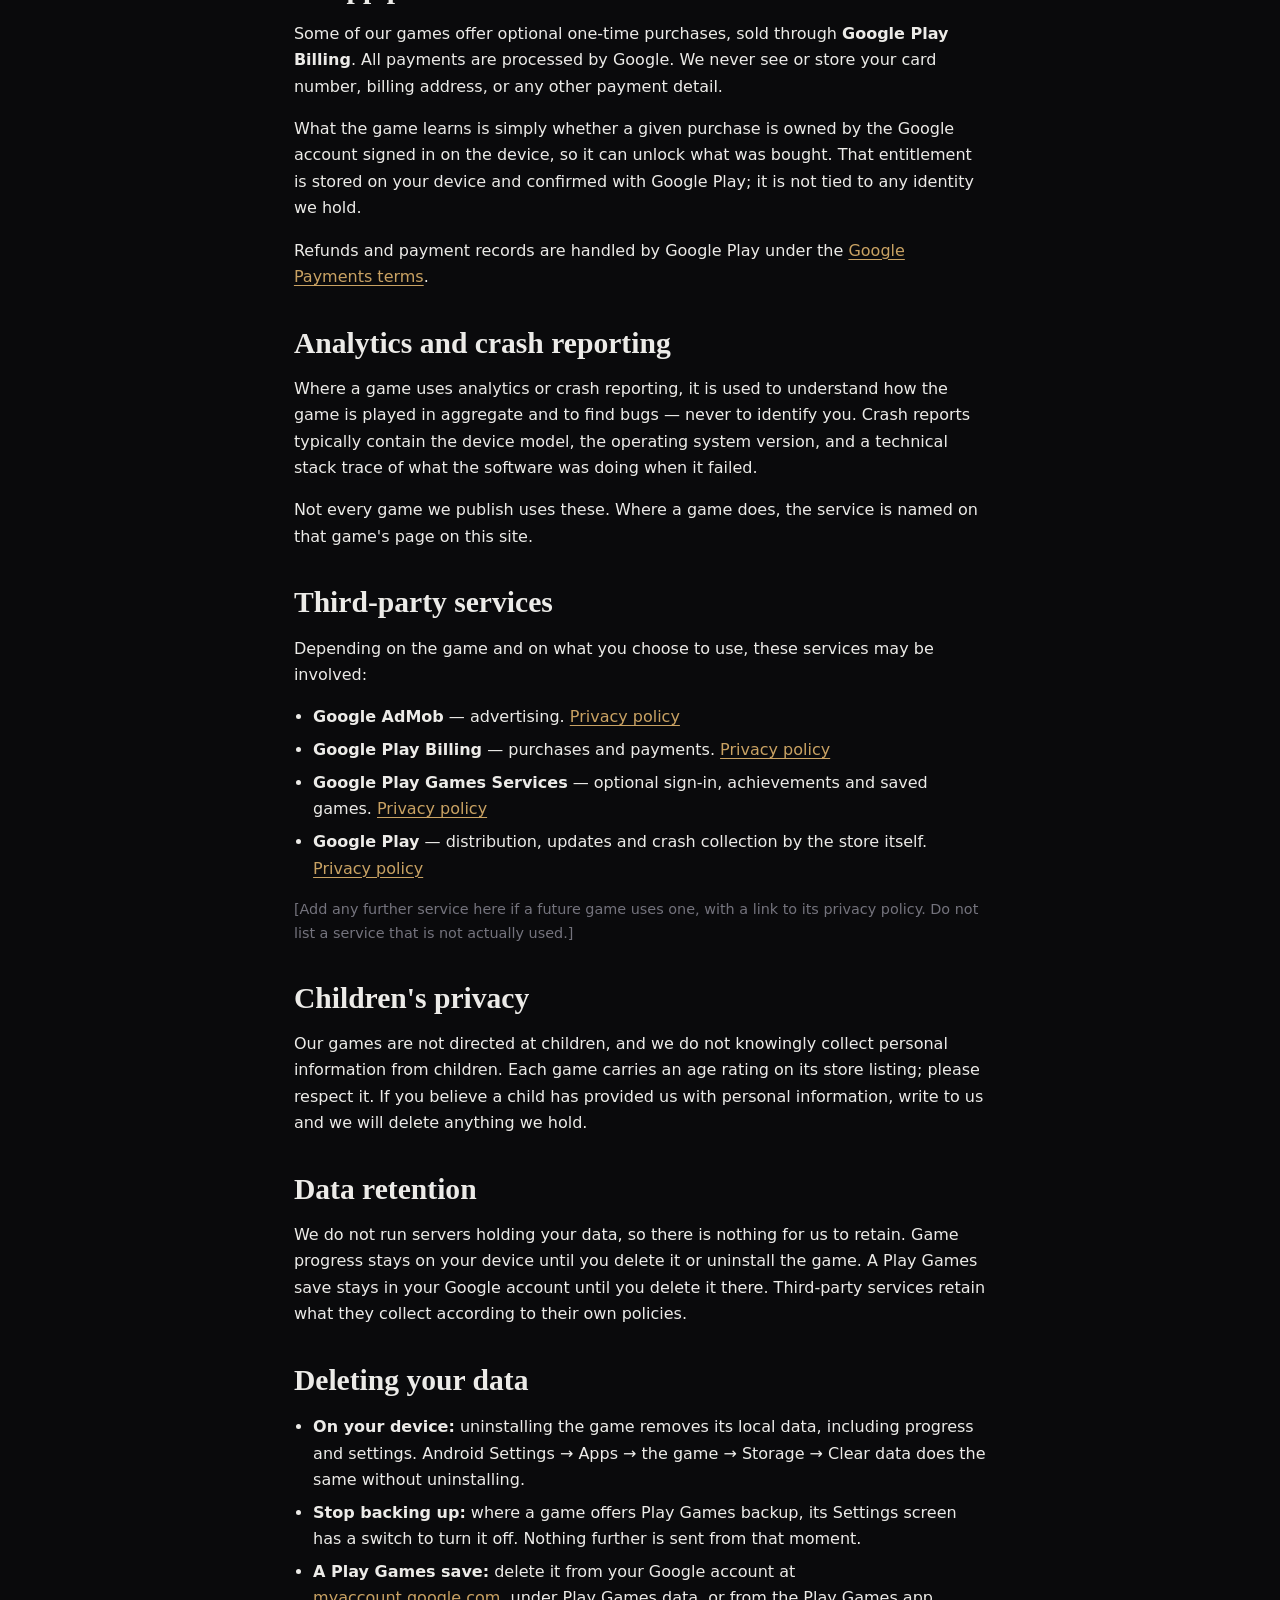
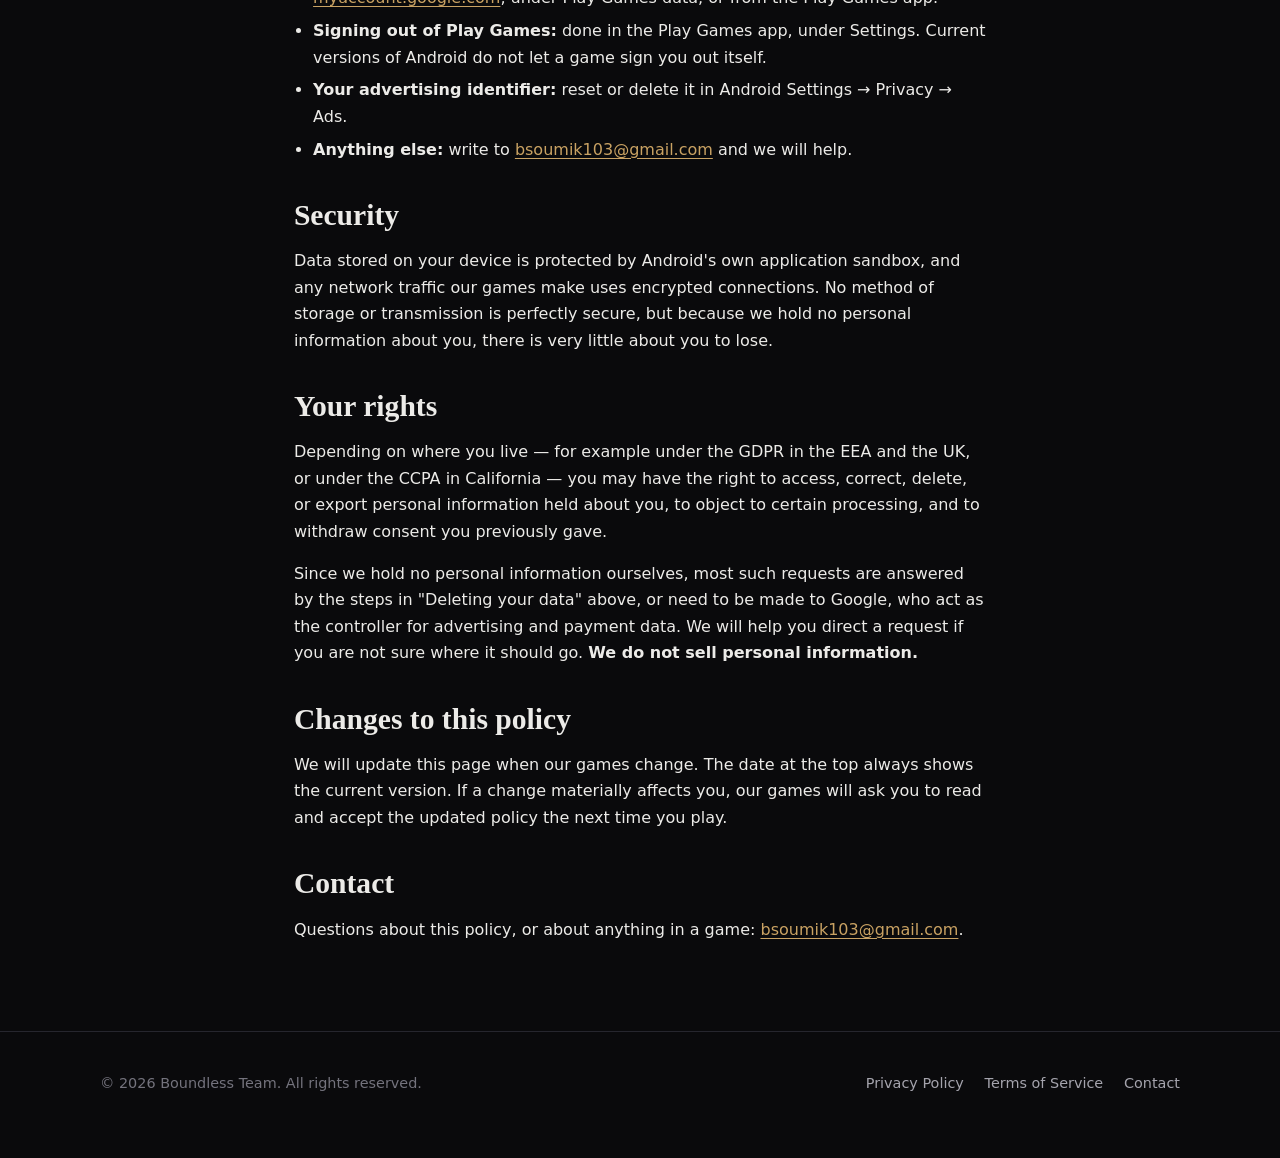
==== commit cd133534: "Add Reel Counter, and extend the shared policy and terms to apps New page games/reel-counter/ with i" ====
--- a/privacy-policy/index.html
+++ b/privacy-policy/index.html
@@ -4,7 +4,7 @@
 <meta charset="utf-8">
 <meta name="viewport" content="width=device-width, initial-scale=1">
 <title>Privacy Policy — Boundless Team</title>
-<meta name="description" content="The privacy policy covering all games published by Boundless Team: what is collected, by whom, and how to have it deleted.">
+<meta name="description" content="The privacy policy covering all games and apps published by Boundless Team: what is collected, by whom, and how to have it deleted.">
 <link rel="canonical" href="https://games.boundlessfiction.com/privacy-policy/">
 <meta property="og:type" content="article">
 <meta property="og:site_name" content="Boundless Team">
@@ -38,13 +38,13 @@
   <div class="wrap doc">
 
     <h1>Privacy Policy</h1>
-    <p class="updated">Last updated: 26 September 2026</p>
+    <p class="updated">Last updated: 19 October 2026</p>
 
     <p>
       This policy explains what our games collect, who else receives it, and what you can do
-      about it. It applies to <strong>every game published by Boundless Team</strong>
-      ("we", "us"), on Google Play and anywhere else we publish, including games released
-      after this policy was written.
+      about it. It applies to <strong>every game and app published by Boundless Team</strong>
+      ("we", "us"), on Google Play and anywhere else we publish, including ones released
+      after this policy was written. Where it says "game", it means any of them.
     </p>
 
     <div class="note">
@@ -61,6 +61,7 @@
         <li><a href="#who">Who we are</a></li>
         <li><a href="#collect">What we collect</a></li>
         <li><a href="#device">Device and technical information</a></li>
+        <li><a href="#reel-counter">Reel Counter and the Accessibility service</a></li>
         <li><a href="#ads">Advertising</a></li>
         <li><a href="#purchases">In-app purchases</a></li>
         <li><a href="#analytics">Analytics and crash reporting</a></li>
@@ -120,6 +121,44 @@
       This is handled by those services under their own privacy policies, linked below.
     </p>
 
+    <h2 id="reel-counter">Reel Counter and the Accessibility service</h2>
+    <p>
+      <strong>Reel Counter</strong> counts the reels and short videos you watch. To do that it
+      uses Android's Accessibility service, and only after showing you what it accesses and
+      asking for your agreement in the app.
+    </p>
+    <ul>
+      <li>
+        <strong>What it receives:</strong> when you scroll in an app, the number of pixels the
+        screen moved and the name of that app; when you switch apps, which app is now open, so
+        the counter can hide in apps you choose. It recognises a reel from the size of a swipe.
+      </li>
+      <li>
+        <strong>What it cannot do:</strong> it cannot read text, images, messages, passwords or
+        anything else on your screen, it never sees the videos themselves or who posted them,
+        and it never taps or types on your behalf.
+      </li>
+      <li>
+        <strong>What it stores:</strong> daily reel counts, reel time and scroll distance per
+        app, achievements, your settings, and the first name or nickname you may give the cat
+        so it can address you. All of it stays in the app's private storage on your phone. It
+        is never uploaded, sold, shared, or given to the ads SDK.
+      </li>
+      <li>
+        <strong>Backups:</strong> if your phone's own Android backup is on, Google may include
+        the app's history in your encrypted device backup, under your Google account.
+      </li>
+      <li>
+        <strong>Notifications and sharing:</strong> the optional nightly summary is a local
+        notification created on your phone. A share image is created only when you tap Share,
+        and goes only to the app you pick.
+      </li>
+    </ul>
+    <p>
+      You can turn the service off at any time in Android Settings &rarr; Accessibility, and
+      delete all history from the app's own Settings screen.
+    </p>
+
     <h2 id="ads">Advertising</h2>
     <p>
       Our games may show ads supplied by <strong>Google AdMob</strong>. Ads are how a free game
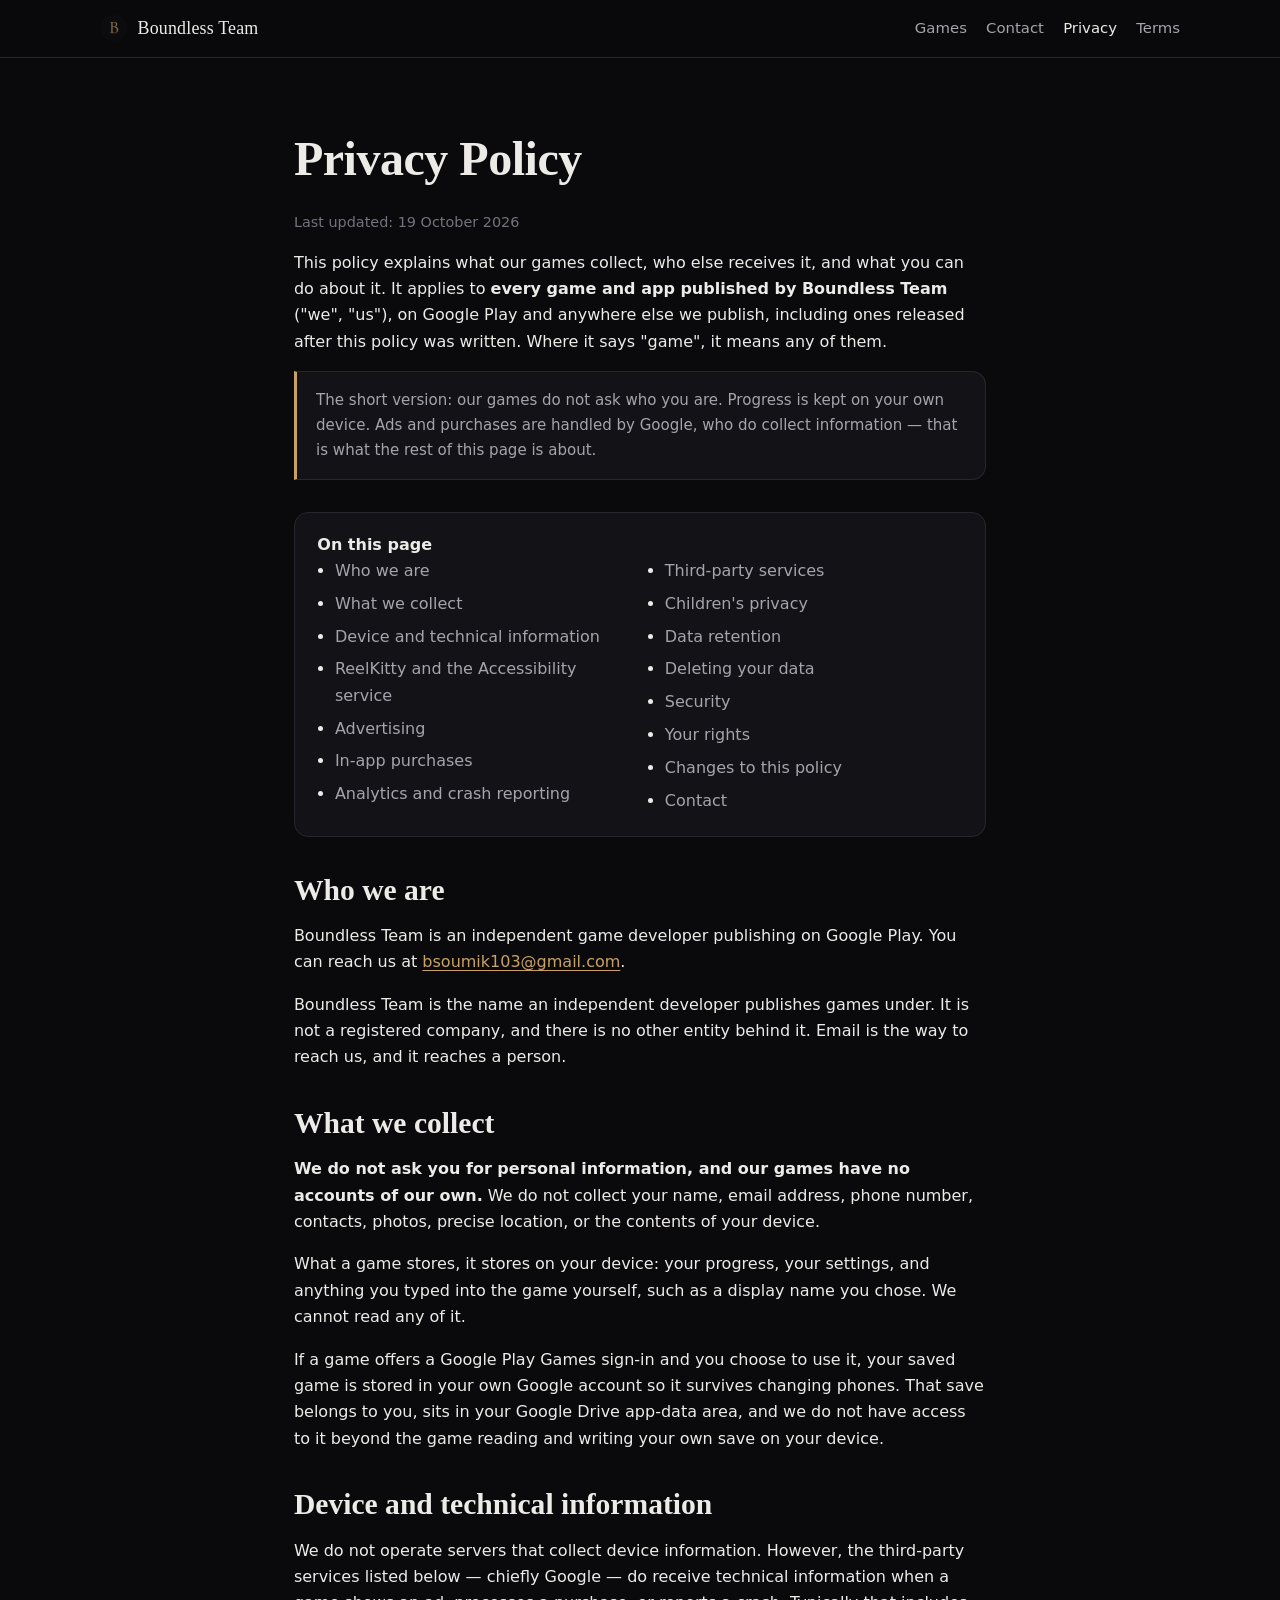
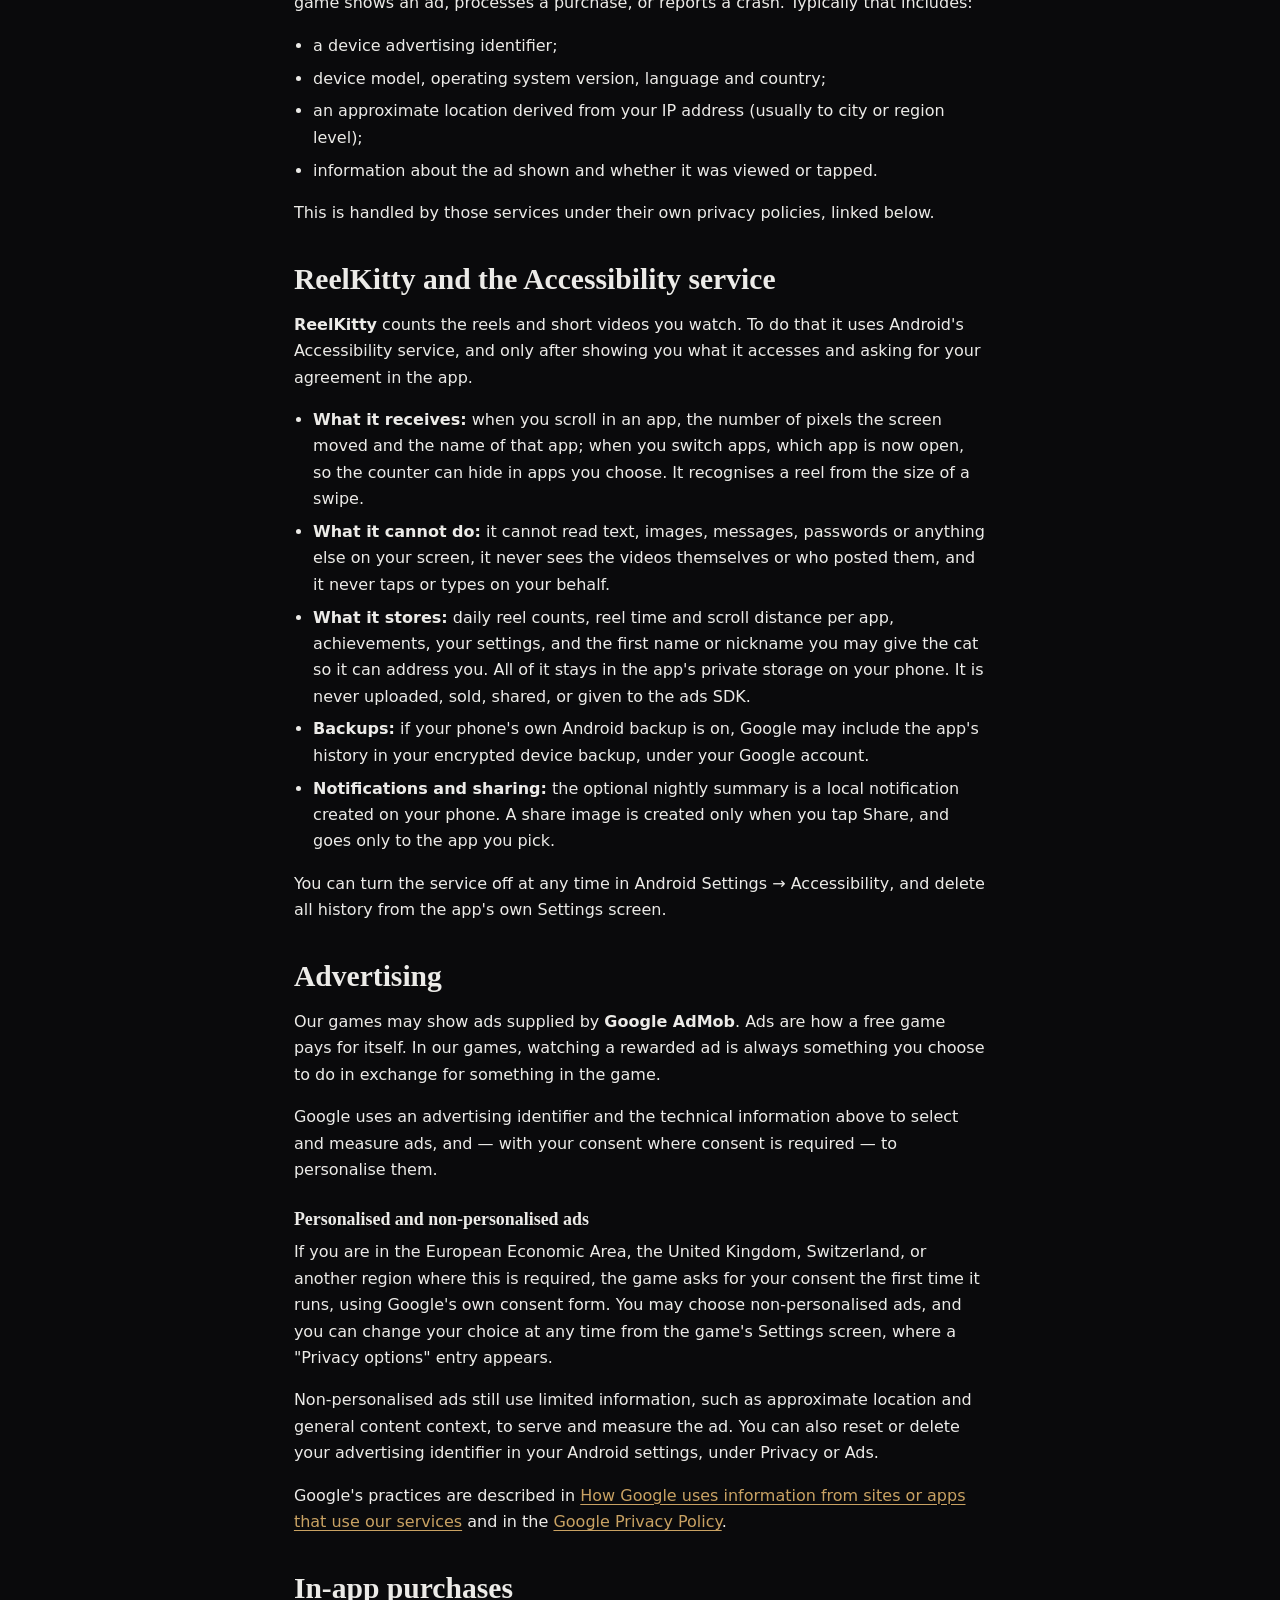
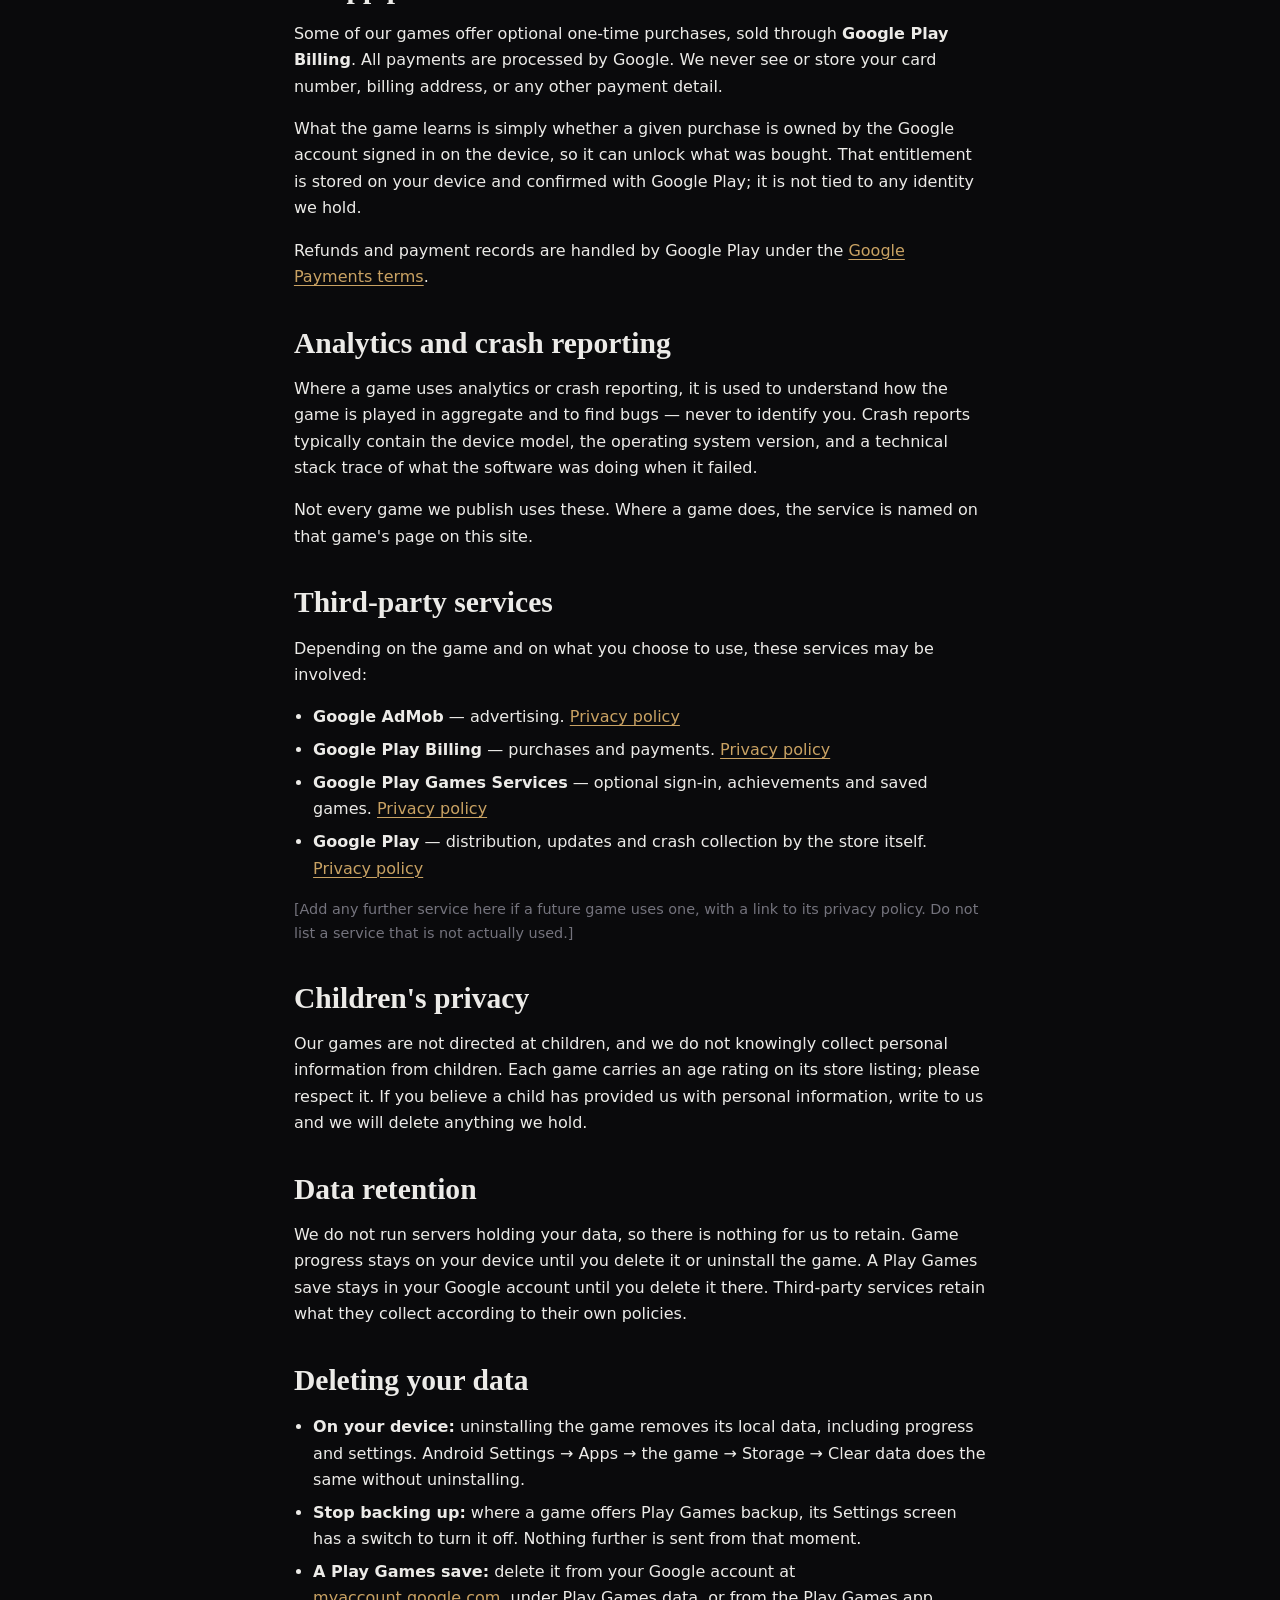
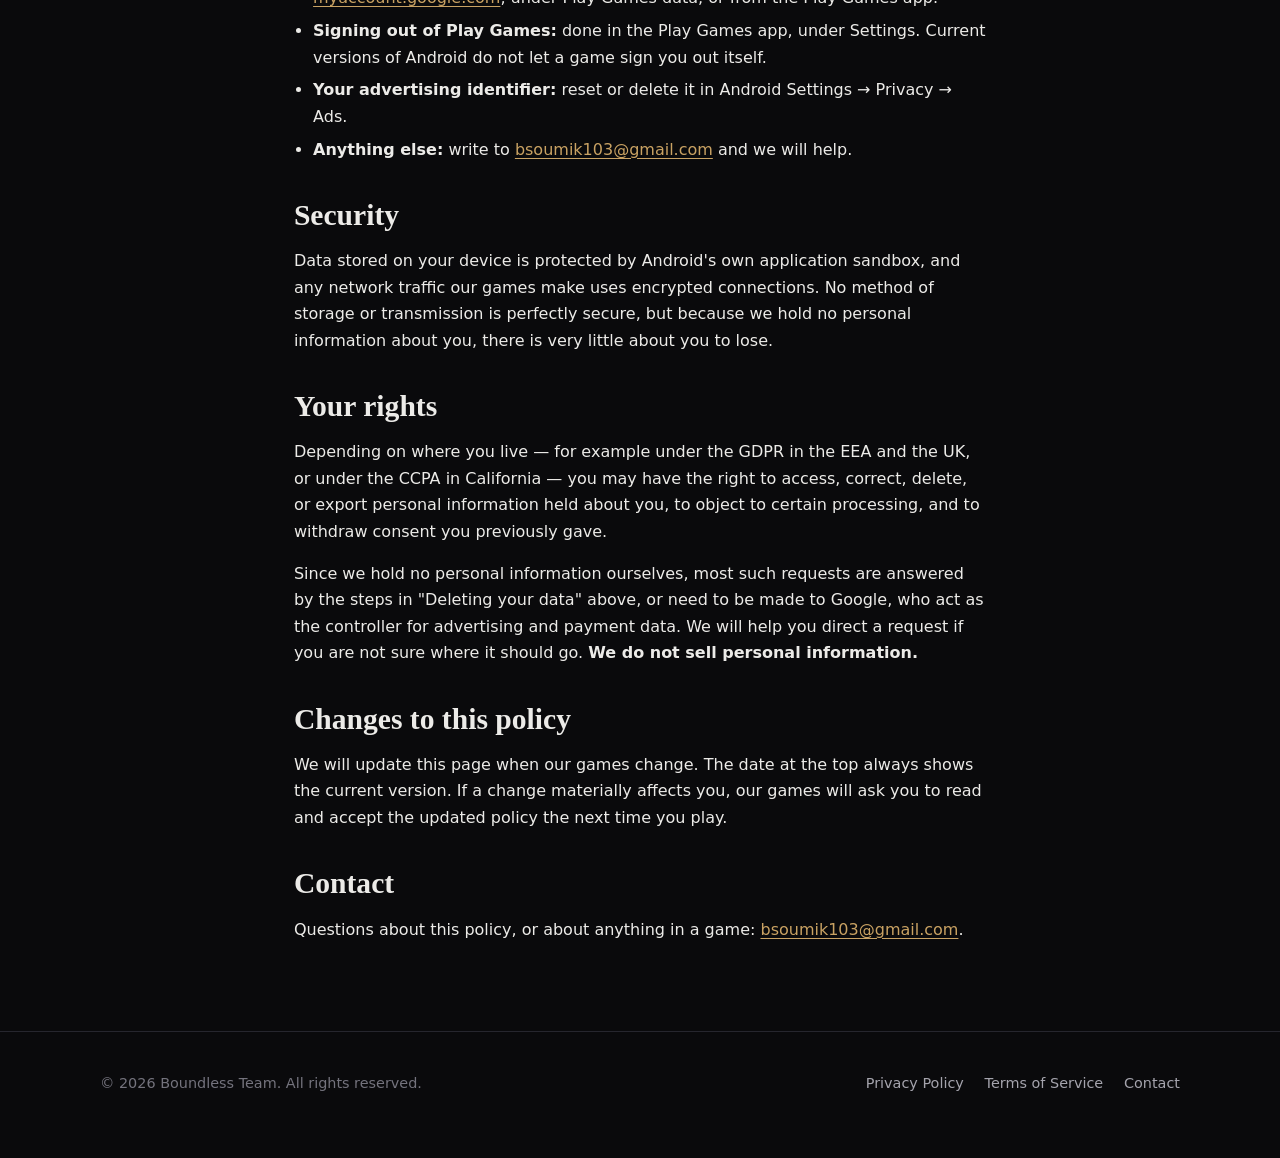
==== commit c98407d8: "Rename Reel Counter to ReelKitty across the site The game page, front-page card, privacy policy and " ====
--- a/privacy-policy/index.html
+++ b/privacy-policy/index.html
@@ -61,7 +61,7 @@
         <li><a href="#who">Who we are</a></li>
         <li><a href="#collect">What we collect</a></li>
         <li><a href="#device">Device and technical information</a></li>
-        <li><a href="#reel-counter">Reel Counter and the Accessibility service</a></li>
+        <li><a href="#reel-counter">ReelKitty and the Accessibility service</a></li>
         <li><a href="#ads">Advertising</a></li>
         <li><a href="#purchases">In-app purchases</a></li>
         <li><a href="#analytics">Analytics and crash reporting</a></li>
@@ -121,9 +121,9 @@
       This is handled by those services under their own privacy policies, linked below.
     </p>
 
-    <h2 id="reel-counter">Reel Counter and the Accessibility service</h2>
-    <p>
-      <strong>Reel Counter</strong> counts the reels and short videos you watch. To do that it
+    <h2 id="reel-counter">ReelKitty and the Accessibility service</h2>
+    <p>
+      <strong>ReelKitty</strong> counts the reels and short videos you watch. To do that it
       uses Android's Accessibility service, and only after showing you what it accesses and
       asking for your agreement in the app.
     </p>
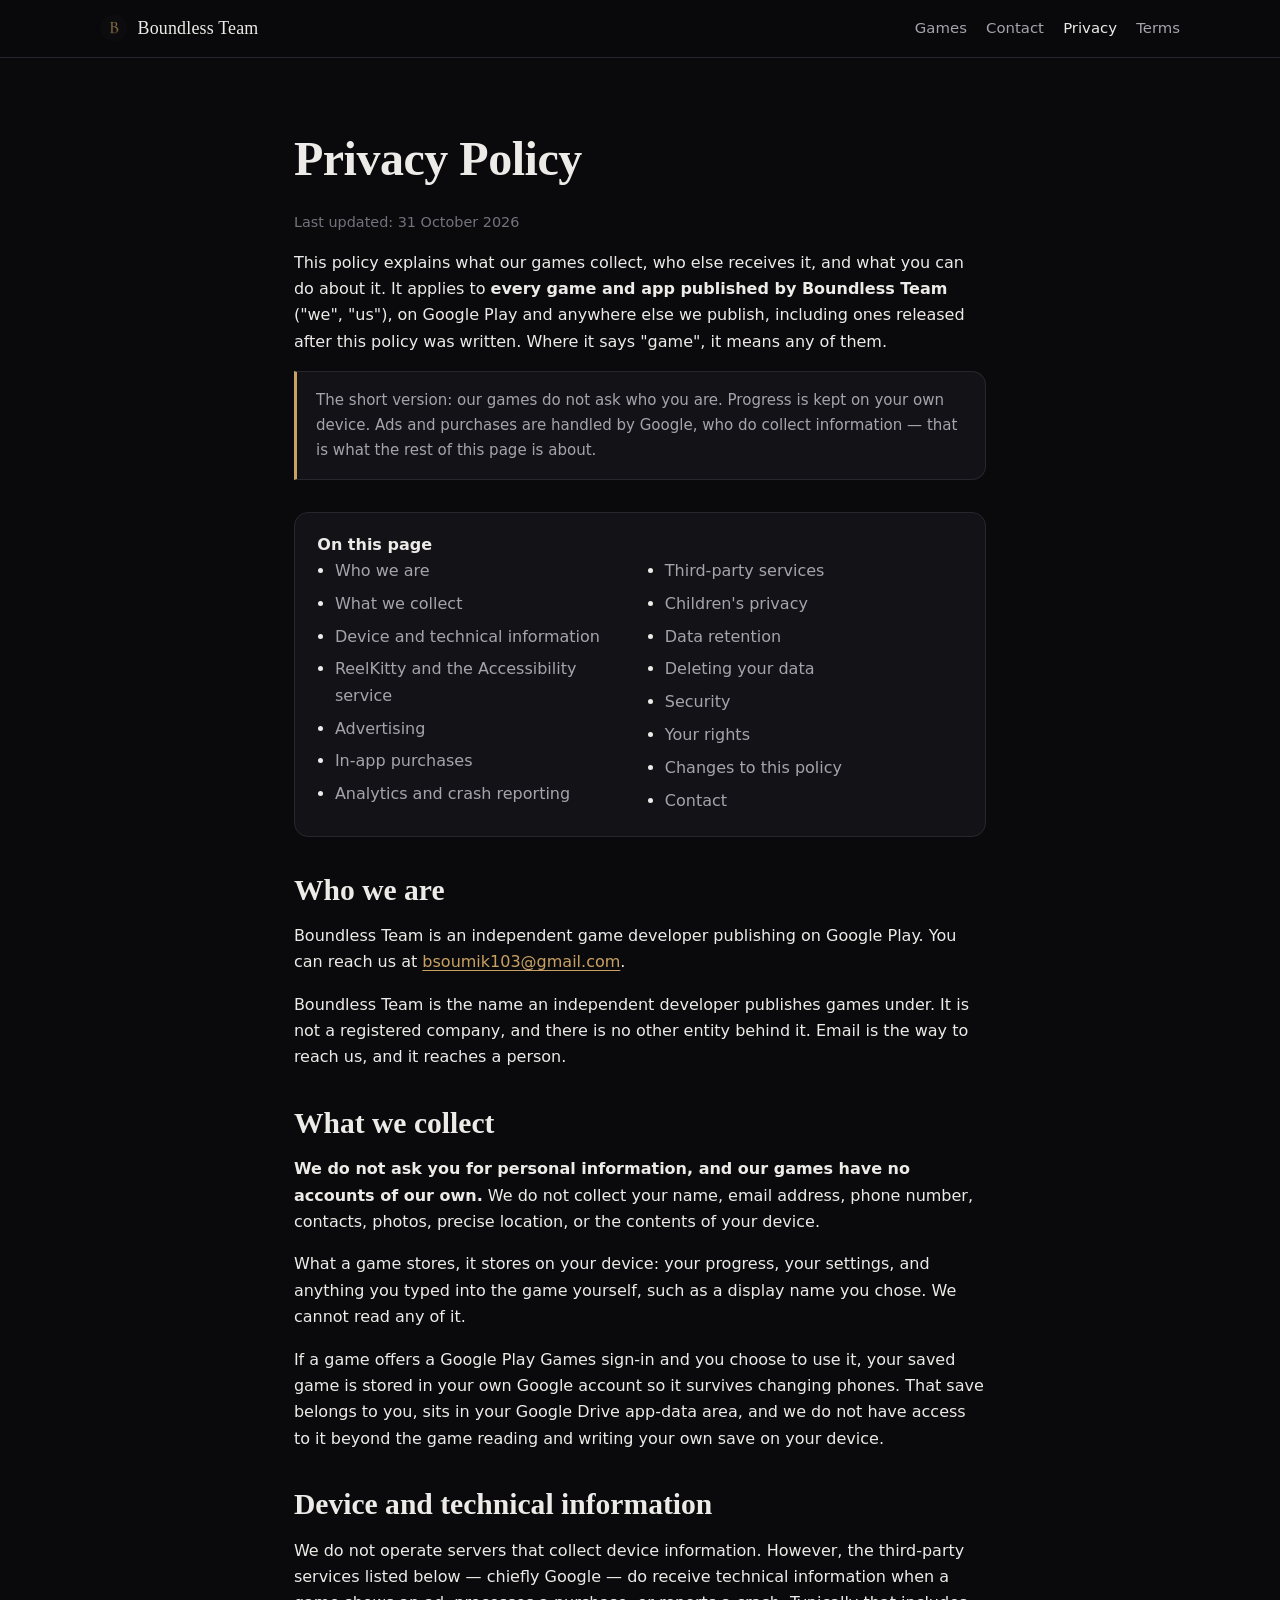
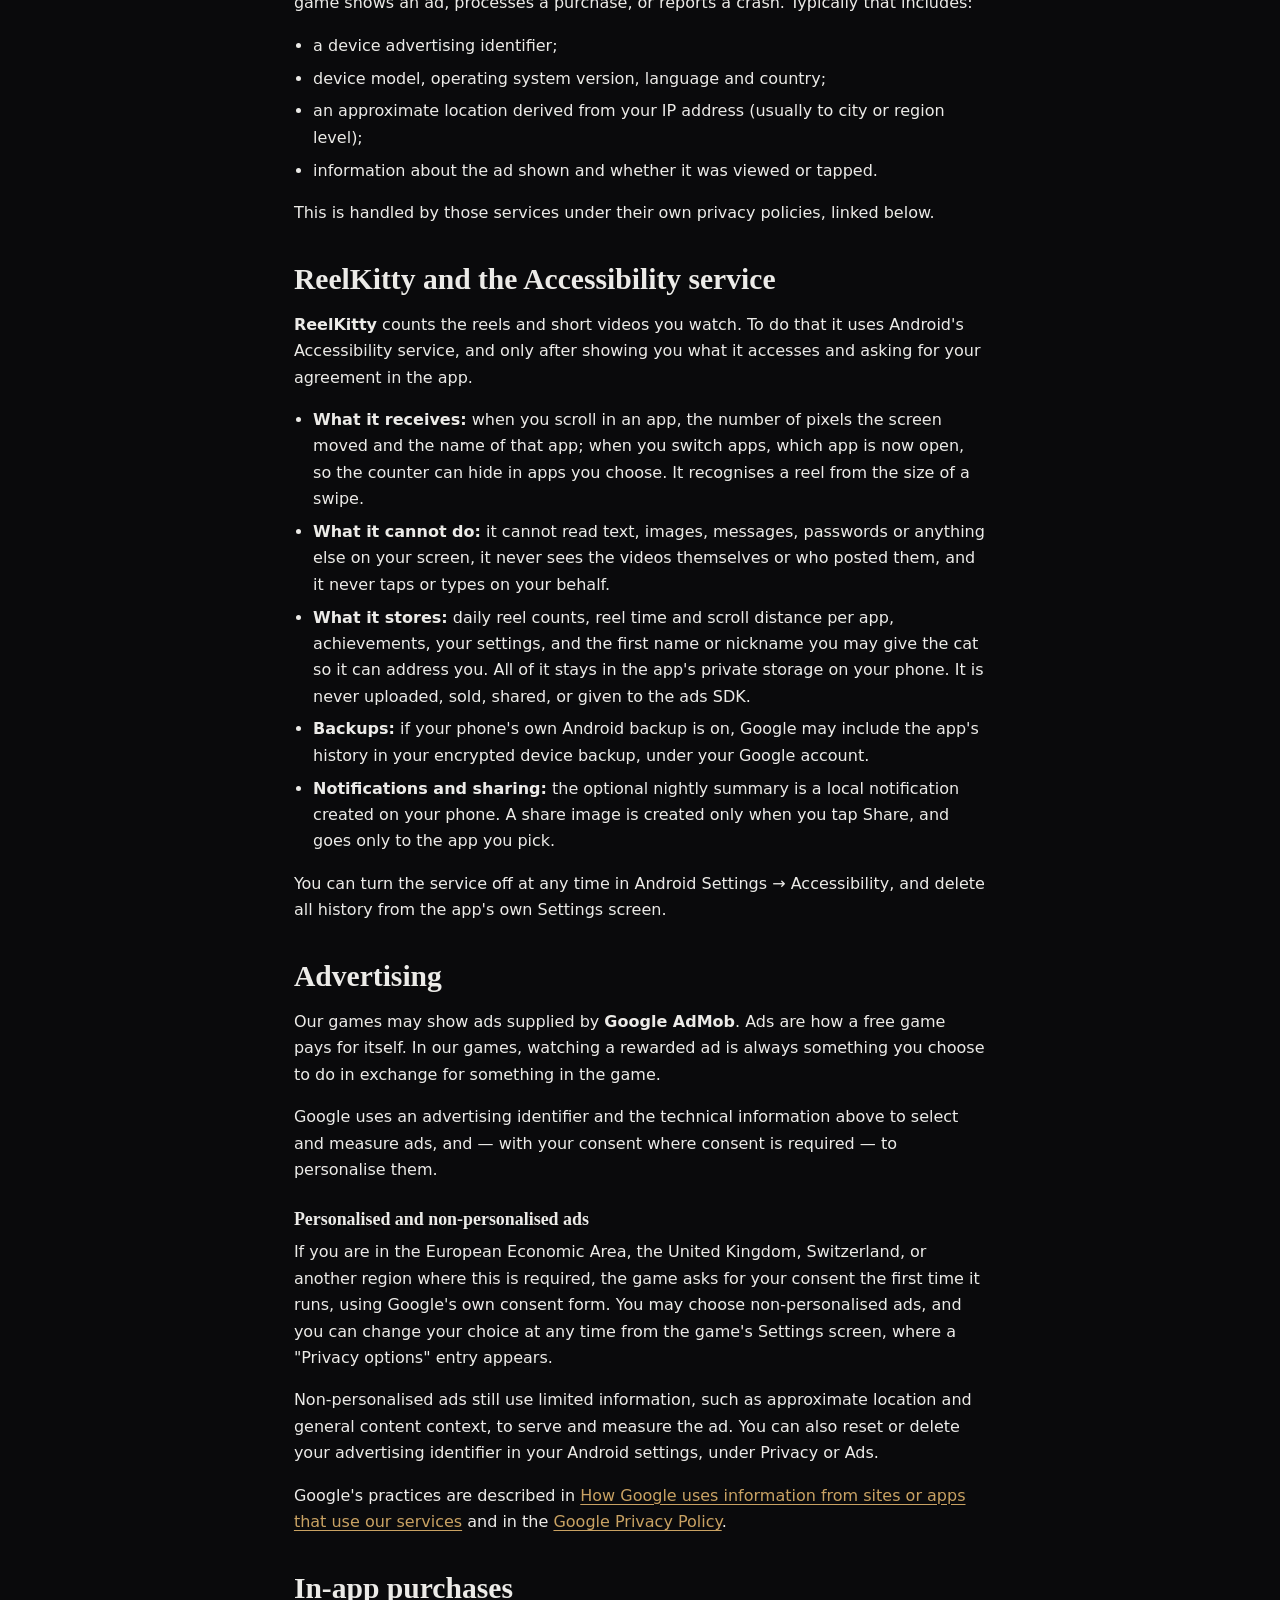
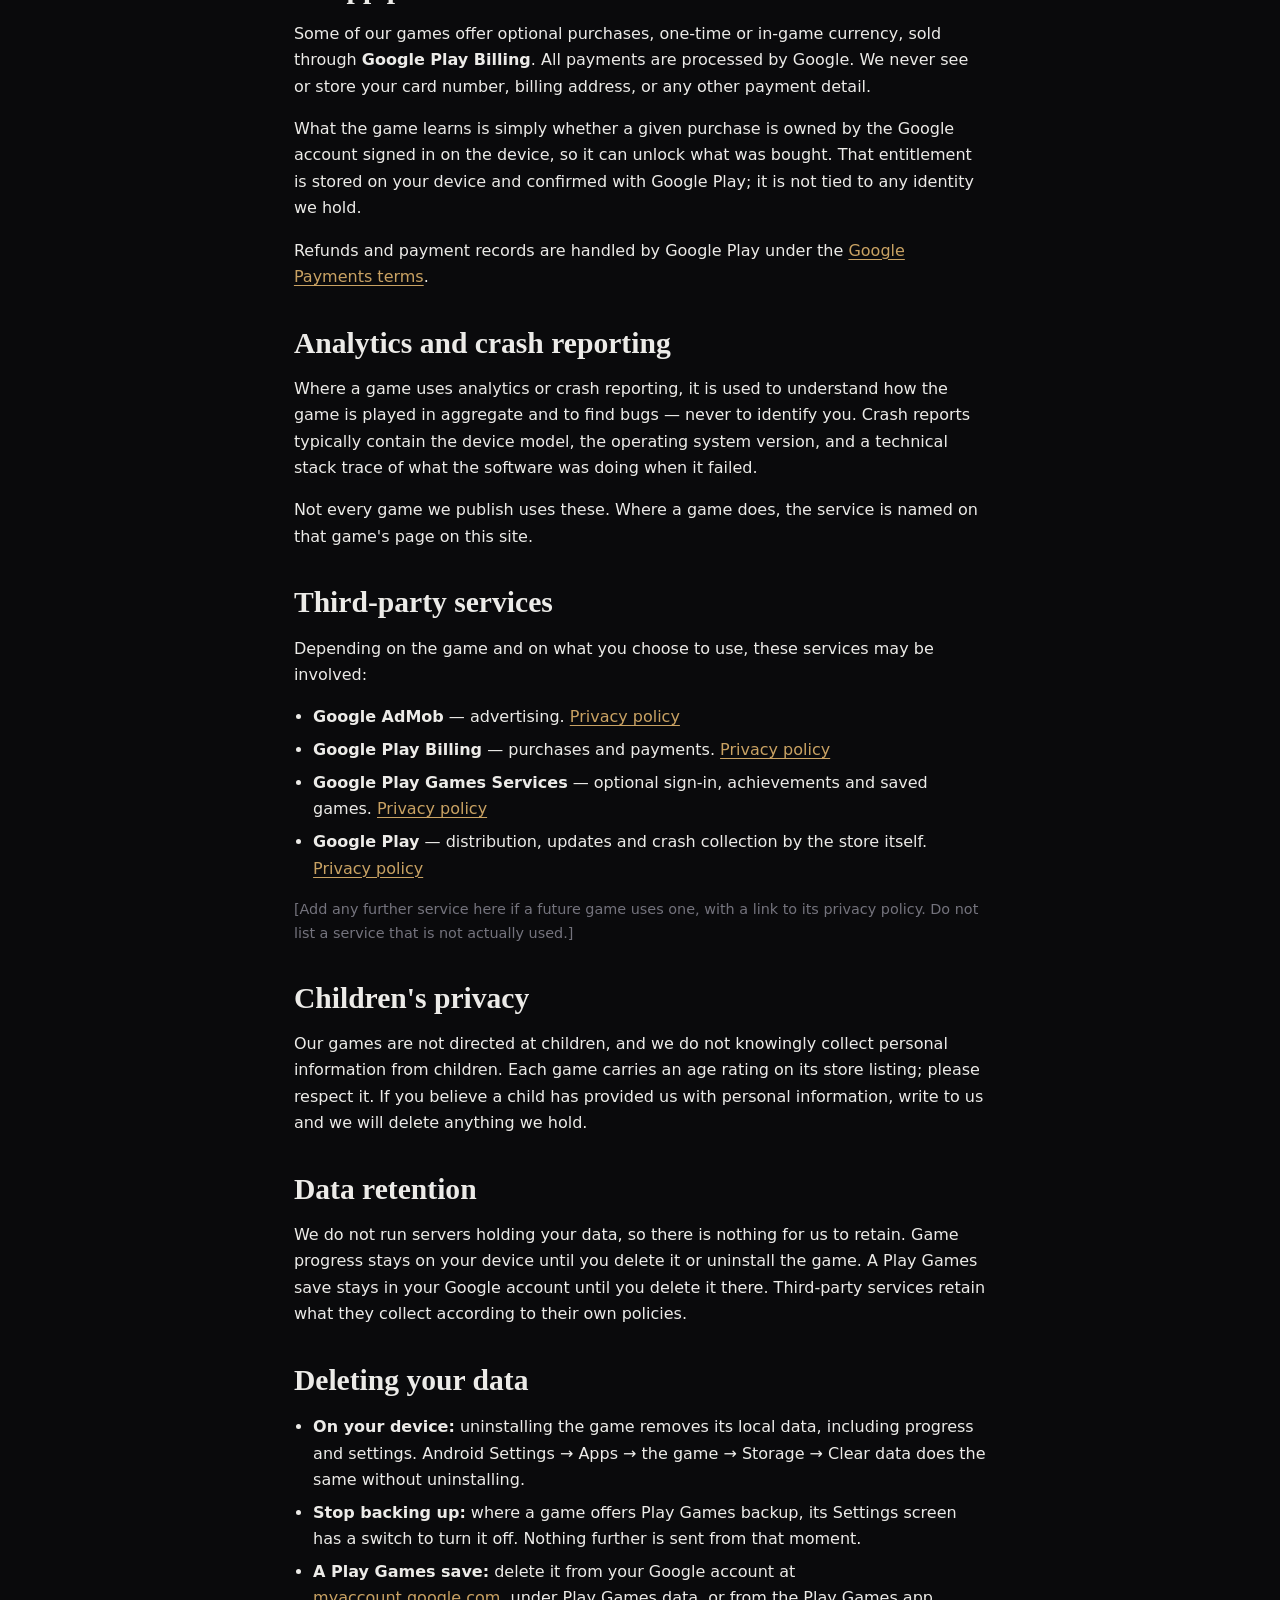
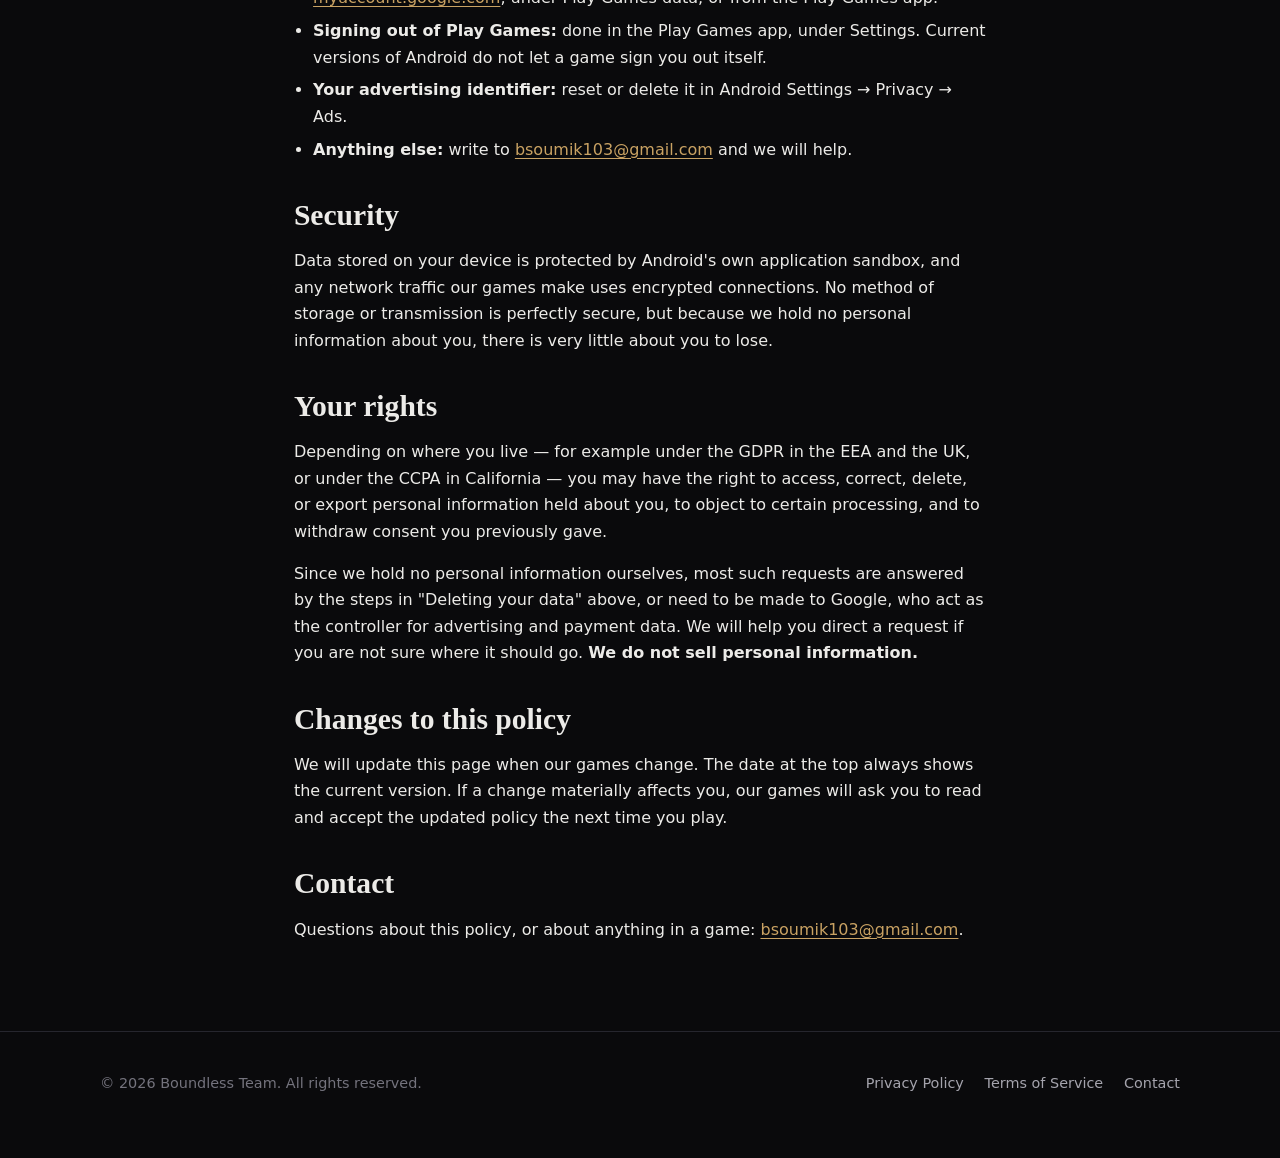
==== commit 2d563704: "Add ARISE: Shadow Legion game page Adds the game's page, icons and screenshots, its front-page card " ====
--- a/privacy-policy/index.html
+++ b/privacy-policy/index.html
@@ -38,7 +38,7 @@
   <div class="wrap doc">
 
     <h1>Privacy Policy</h1>
-    <p class="updated">Last updated: 19 October 2026</p>
+    <p class="updated">Last updated: 31 October 2026</p>
 
     <p>
       This policy explains what our games collect, who else receives it, and what you can do
@@ -192,7 +192,7 @@
 
     <h2 id="purchases">In-app purchases</h2>
     <p>
-      Some of our games offer optional one-time purchases, sold through
+      Some of our games offer optional purchases, one-time or in-game currency, sold through
       <strong>Google Play Billing</strong>. All payments are processed by Google. We never see
       or store your card number, billing address, or any other payment detail.
     </p>
